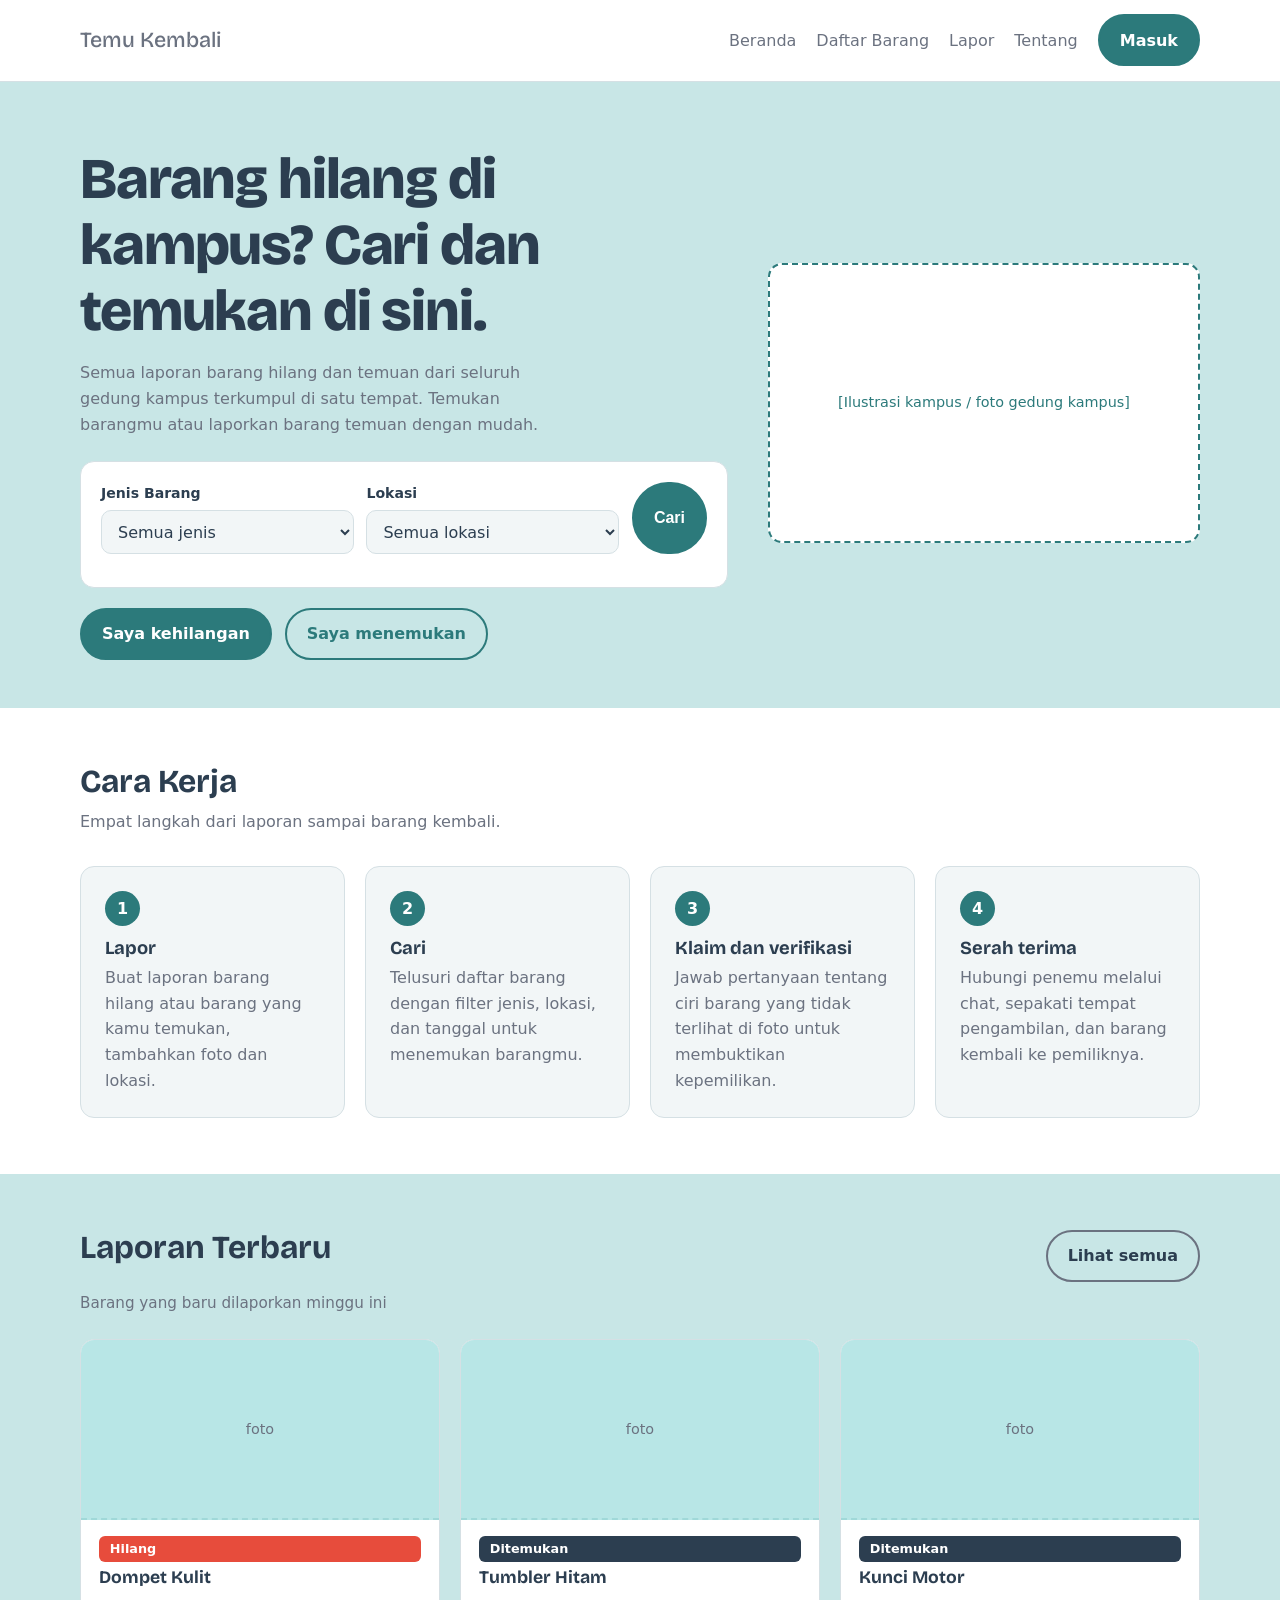
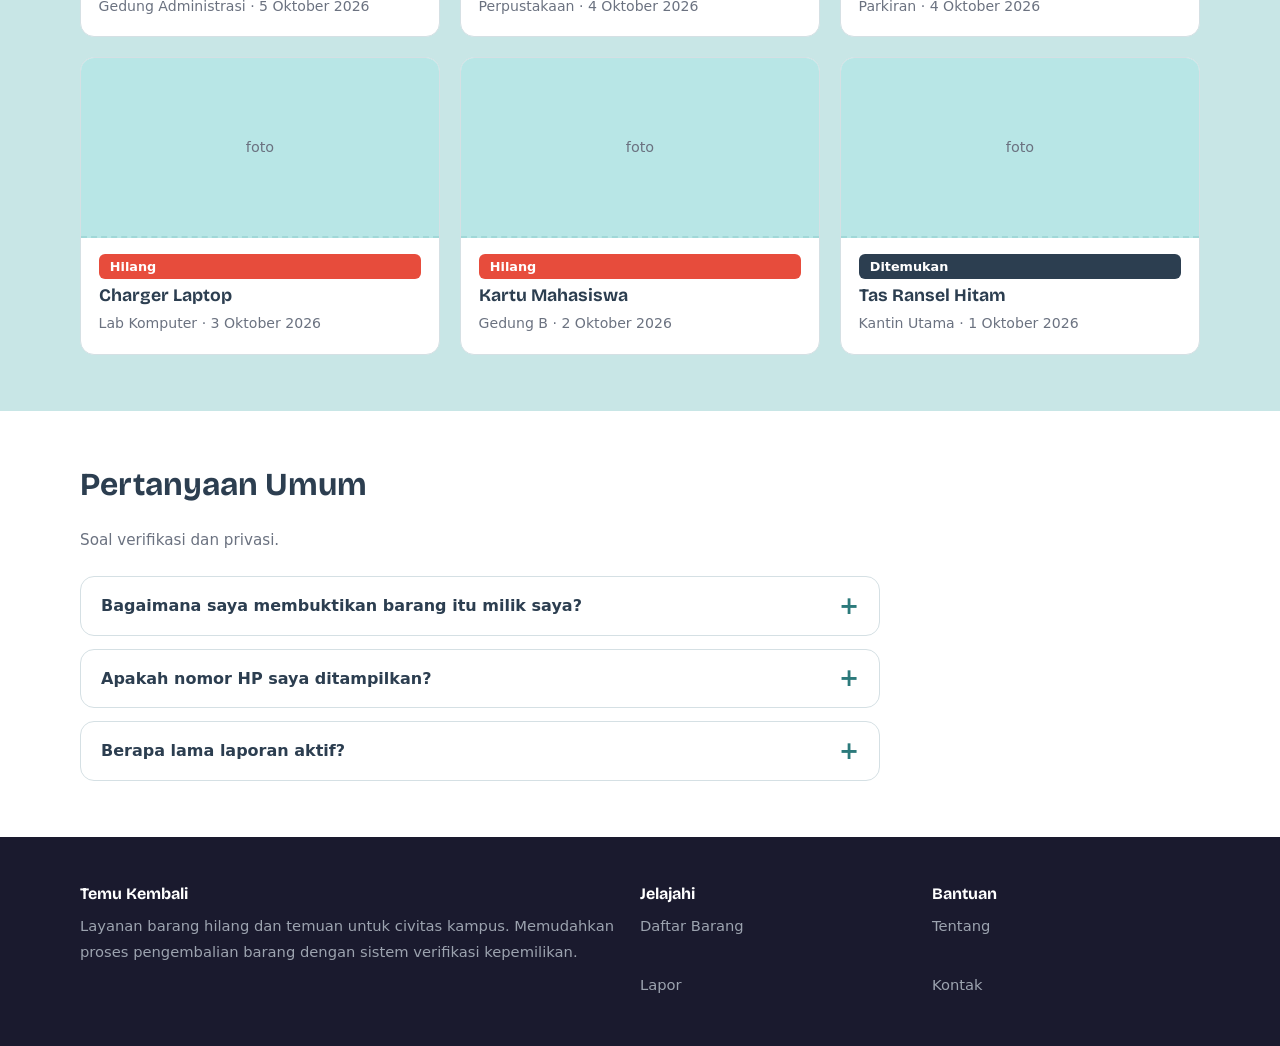
==== Frontend/index.html @ 2449da45 "fix frontend" ====
<!DOCTYPE html>
<html lang="id">
<head>
  <meta charset="UTF-8">
  <meta name="viewport" content="width=device-width, initial-scale=1.0">
  <title>Temu Kembali - Lost & Found Kampus</title>
  <link rel="preconnect" href="https://fonts.googleapis.com">
  <link href="https://fonts.googleapis.com/css2?family=Bricolage+Grotesque:wght@600;800&display=swap" rel="stylesheet">
  <link rel="stylesheet" href="core/css/variables.css">
  <link rel="stylesheet" href="core/css/base.css">
  <link rel="stylesheet" href="core/css/navbar.css">
  <link rel="stylesheet" href="core/css/components.css">
  <link rel="stylesheet" href="style.css">
</head>
<body>

  <!-- Navbar -->
  <header class="site-header">
    <nav class="container nav" aria-label="Navigasi utama">
      <a class="brand" href="index.html">Temu Kembali</a>
      <ul>
        <li><a href="index.html">Beranda</a></li>
        <li><a href="pages/laporan/laporan_page/laporan.html">Daftar Barang</a></li>
        <li><a href="pages/laporan/laporan_pop_up/laporan_pop_up.html">Lapor</a></li>
        <li><a href="#cara-kerja">Tentang</a></li>
        <li><a class="btn" href="pages/login/login.html">Masuk</a></li>
      </ul>
    </nav>
  </header>

  <main>
    
    <!-- Hero Section -->
    <section class="hero">
      <div class="container hero__grid">
        <div class="hero__content">
          <h1>Barang hilang di kampus? Cari dan temukan di sini.</h1>
          <p>Semua laporan barang hilang dan temuan dari seluruh gedung kampus terkumpul di satu tempat. Temukan barangmu atau laporkan barang temuan dengan mudah.</p>
          
          <!-- Search Box -->
          <div class="hero__search">
            <form role="search" action="pages/laporan/laporan_page/laporan.html" method="get">
              <div class="search-fields">
                <div class="search-field">
                  <label for="jenis">Jenis Barang</label>
                  <select id="jenis" name="jenis">
                    <option value="">Semua jenis</option>
                    <option>Dompet & tas</option>
                    <option>Kunci</option>
                    <option>Kartu (KTM, ATM)</option>
                    <option>Elektronik</option>
                    <option>Botol & perlengkapan</option>
                    <option>Lainnya</option>
                  </select>
                </div>
                <div class="search-field">
                  <label for="lokasi">Lokasi</label>
                  <select id="lokasi" name="lokasi">
                    <option value="">Semua lokasi</option>
                    <option>Gedung A</option>
                    <option>Gedung B</option>
                    <option>Perpustakaan</option>
                    <option>Kantin Utama</option>
                    <option>Lab Komputer</option>
                    <option>Parkiran</option>
                  </select>
                </div>
                <button class="btn" type="submit">Cari</button>
              </div>
            </form>
          </div>

          <!-- CTA Actions -->
          <div class="hero__actions">
            <a href="pages/laporan/laporan_pop_up/laporan_pop_up.html?tipe=hilang" class="btn">Saya kehilangan</a>
            <a href="pages/laporan/laporan_pop_up/laporan_pop_up.html?tipe=ditemukan" class="btn btn--ghost">Saya menemukan</a>
          </div>
        </div>

        <!-- Illustration Placeholder -->
        <div class="hero__illustration">
          <p>[Ilustrasi kampus / foto gedung kampus]</p>
        </div>
      </div>
    </section>

    <!-- Cara Kerja -->
    <section class="how-it-works" id="cara-kerja">
      <div class="container">
        <h2 class="section-title">Cara Kerja</h2>
        <p class="how-it-works__subtitle">Empat langkah dari laporan sampai barang kembali.</p>
        <ol class="steps">
          <li class="steps__item">
            <h3>Lapor</h3>
            <p>Buat laporan barang hilang atau barang yang kamu temukan, tambahkan foto dan lokasi.</p>
          </li>
          <li class="steps__item">
            <h3>Cari</h3>
            <p>Telusuri daftar barang dengan filter jenis, lokasi, dan tanggal untuk menemukan barangmu.</p>
          </li>
          <li class="steps__item">
            <h3>Klaim dan verifikasi</h3>
            <p>Jawab pertanyaan tentang ciri barang yang tidak terlihat di foto untuk membuktikan kepemilikan.</p>
          </li>
          <li class="steps__item">
            <h3>Serah terima</h3>
            <p>Hubungi penemu melalui chat, sepakati tempat pengambilan, dan barang kembali ke pemiliknya.</p>
          </li>
        </ol>
      </div>
    </section>

    <!-- Laporan Terbaru -->
    <section class="latest-reports">
      <div class="container">
        <div class="latest-reports__header">
          <div class="latest-reports__title-wrapper">
            <h2 class="section-title">Laporan Terbaru</h2>
            <p>Barang yang baru dilaporkan minggu ini</p>
          </div>
          <a href="pages/laporan/laporan_page/laporan.html" class="btn btn--secondary">Lihat semua</a>
        </div>

        <div class="grid">
          <!-- Card 1 -->
          <article class="item-card">
            <div class="item-card__image">
              foto
            </div>
            <div class="item-card__body">
              <span class="badge badge--hilang">Hilang</span>
              <h3 class="item-card__title">Dompet Kulit</h3>
              <p class="item-card__meta">Gedung Administrasi · 5 Oktober 2026</p>
            </div>
          </article>

          <!-- Card 2 -->
          <article class="item-card">
            <div class="item-card__image">
              foto
            </div>
            <div class="item-card__body">
              <span class="badge badge--ditemukan">Ditemukan</span>
              <h3 class="item-card__title">Tumbler Hitam</h3>
              <p class="item-card__meta">Perpustakaan · 4 Oktober 2026</p>
            </div>
          </article>

          <!-- Card 3 -->
          <article class="item-card">
            <div class="item-card__image">
              foto
            </div>
            <div class="item-card__body">
              <span class="badge badge--ditemukan">Ditemukan</span>
              <h3 class="item-card__title">Kunci Motor</h3>
              <p class="item-card__meta">Parkiran · 4 Oktober 2026</p>
            </div>
          </article>

          <!-- Card 4 -->
          <article class="item-card">
            <div class="item-card__image">
              foto
            </div>
            <div class="item-card__body">
              <span class="badge badge--hilang">Hilang</span>
              <h3 class="item-card__title">Charger Laptop</h3>
              <p class="item-card__meta">Lab Komputer · 3 Oktober 2026</p>
            </div>
          </article>

          <!-- Card 5 -->
          <article class="item-card">
            <div class="item-card__image">
              foto
            </div>
            <div class="item-card__body">
              <span class="badge badge--hilang">Hilang</span>
              <h3 class="item-card__title">Kartu Mahasiswa</h3>
              <p class="item-card__meta">Gedung B · 2 Oktober 2026</p>
            </div>
          </article>

          <!-- Card 6 -->
          <article class="item-card">
            <div class="item-card__image">
              foto
            </div>
            <div class="item-card__body">
              <span class="badge badge--ditemukan">Ditemukan</span>
              <h3 class="item-card__title">Tas Ransel Hitam</h3>
              <p class="item-card__meta">Kantin Utama · 1 Oktober 2026</p>
            </div>
          </article>
        </div>
      </div>
    </section>

    <!-- FAQ -->
    <section class="faq">
      <div class="container">
        <h2 class="section-title">Pertanyaan Umum</h2>
        <p class="faq__subtitle">Soal verifikasi dan privasi.</p>
        <div class="faq__list">
          
          <details class="faq__item">
            <summary>Bagaimana saya membuktikan barang itu milik saya?</summary>
            <div class="faq__answer">
              <p>Saat mengklaim barang, kamu akan diminta menjawab pertanyaan tentang ciri-ciri barang yang tidak ditampilkan di foto, seperti isi dompet, warna pelapis dalam tas, atau detail lain yang hanya pemilik asli yang tahu. Sistem akan mencocokkan jawabanmu dengan ciri rahasia yang diisi oleh penemu atau pelapor.</p>
            </div>
          </details>

          <details class="faq__item">
            <summary>Apakah nomor HP saya ditampilkan?</summary>
            <div class="faq__answer">
              <p>Tidak. Nomor HP dan data pribadi kamu tidak ditampilkan secara terbuka. Komunikasi antara pemilik dan penemu dilakukan melalui fitur chat internal yang menjaga privasi kedua belah pihak. Kontak langsung hanya dibagikan jika kedua pihak menyetujuinya.</p>
            </div>
          </details>

          <details class="faq__item">
            <summary>Berapa lama laporan aktif?</summary>
            <div class="faq__answer">
              <p>Laporan akan tetap aktif dan dapat dicari selama 90 hari sejak tanggal pelaporan. Jika barang sudah ditemukan atau dikembalikan sebelum batas waktu, status laporan akan diubah menjadi "Dikembalikan" dan tidak lagi muncul di pencarian aktif. Kamu juga bisa menutup laporan sendiri kapan saja.</p>
            </div>
          </details>

        </div>
      </div>
    </section>

  </main>

  <!-- Footer -->
  <footer class="site-footer" id="kontak">
    <div class="container footer-grid">
      <div>
        <h3>Temu Kembali</h3>
        <p>Layanan barang hilang dan temuan untuk civitas kampus. Memudahkan proses pengembalian barang dengan sistem verifikasi kepemilikan.</p>
      </div>
      <div>
        <h3>Jelajahi</h3>
        <p>
          <a href="pages/laporan/laporan_page/laporan.html">Daftar Barang</a><br>
          <a href="pages/laporan/laporan_pop_up/laporan_pop_up.html">Lapor</a>
        </p>
      </div>
      <div>
        <h3>Bantuan</h3>
        <p>
          <a href="#cara-kerja">Tentang</a><br>
          <a href="#kontak">Kontak</a>
        </p>
      </div>
    </div>
  </footer>

</body>
</html>
---- Frontend/core/css/variables.css ----
/* ===== CSS VARIABLES - Design System ===== */
:root {
  /* Colors */
  --bg: #f2f6f7;
  --surface: #ffffff;
  --ink: #2C3E50;
  --muted: #6B7280;
  --primary: #2C7A7B;
  --on-primary: #ffffff;
  --accent: #ffc93c;
  --line: #d5e0e4;
  --hero-bg: #C8E6E6;
  
  /* Status colors */
  --hilang: #E74C3C;
  --ditemukan: #2C3E50;
  --kembali: #4b5b73;
  
  /* Spacing & Layout */
  --radius: 14px;
  --gap: 1.25rem;
  
  /* Typography */
  --font-head: "Bricolage Grotesque", "Trebuchet MS", system-ui, sans-serif;
  --font-body: system-ui, -apple-system, "Segoe UI", Roboto, sans-serif;
  
  box-sizing: border-box;
  padding-top: env(safe-area-inset-top, 0px);
  padding-bottom: env(safe-area-inset-bottom, 0px);
}
---- Frontend/core/css/base.css ----
/* ===== BASE STYLES ===== */

*, *::before, *::after {
  box-sizing: inherit;
}

html {
  scroll-padding-top: env(safe-area-inset-top, 0px);
}

body {
  margin: 0;
  background: var(--bg);
  color: var(--ink);
  font: 1rem/1.6 var(--font-body);
}

h1, h2, h3, h4, h5, h6 {
  font-family: var(--font-head);
  line-height: 1.15;
  margin: 0;
}

a {
  color: inherit;
}

:focus-visible {
  outline: 3px solid var(--accent);
  outline-offset: 2px;
}

/* Layout utilities */
.container {
  width: min(1120px, 100% - 2.5rem);
  margin-inline: auto;
}

section {
  padding-block: 3.5rem;
}

.section-title {
  font-size: clamp(1.5rem, 3vw, 2rem);
  margin-bottom: 1.5rem;
}

/* Accessibility */
@media (prefers-reduced-motion: reduce) {
  * {
    transition: none !important;
  }
}
---- Frontend/core/css/navbar.css ----
/* ===== NAVBAR ===== */

.site-header {
  background: var(--surface);
  border-bottom: 1px solid var(--line);
}

.nav {
  display: flex;
  align-items: center;
  justify-content: space-between;
  flex-wrap: wrap;
  gap: .75rem 1.5rem;
  padding-block: .9rem;
}

.brand {
  font: 800 1.35rem var(--font-head);
  text-decoration: none;
  color: var(--primary);
}

.nav ul {
  display: flex;
  flex-wrap: wrap;
  gap: 1.25rem;
  list-style: none;
  margin: 0;
  padding: 0;
  align-items: center;
}

.nav a:not(.btn) {
  text-decoration: none;
  color: var(--muted);
  font-weight: 500;
}

.nav a:not(.btn):hover {
  color: var(--primary);
}
---- Frontend/core/css/components.css ----
/*  REUSABLE COMPONENTS  */

/* Buttons */
.btn {
  display: inline-block;
  padding: .7rem 1.25rem;
  border-radius: 999px;
  font-weight: 600;
  text-decoration: none;
  border: 2px solid var(--primary);
  background: var(--primary);
  color: var(--on-primary);
  cursor: pointer;
  font-size: 1rem;
  transition: transform .15s;
}

.btn:hover {
  transform: translateY(-2px);
}

.btn--ghost {
  background: transparent;
  color: var(--primary);
}

.btn--secondary {
  background: transparent;
  border-color: var(--muted);
  color: var(--ink);
}

/* Badges */
.badge {
  display: inline-block;
  padding: .15rem .7rem;
  border-radius: 6px;
  font-size: .8rem;
  font-weight: 700;
  border: 1.5px solid currentColor;
}

.badge--hilang {
  background: var(--hilang);
  color: white;
  border: none;
}

.badge--ditemukan {
  background: var(--ditemukan);
  color: white;
  border: none;
}

.badge--kembali {
  color: var(--kembali);
}

/* Item Cards */
.grid {
  display: grid;
  gap: var(--gap);
  grid-template-columns: repeat(auto-fill, minmax(240px, 1fr));
}

.item-card {
  background: var(--surface);
  border: 1px solid var(--line);
  border-radius: var(--radius);
  overflow: hidden;
  display: flex;
  flex-direction: column;
  transition: transform .2s, border-color .2s;
}

.item-card:hover {
  transform: translateY(-4px);
  border-color: var(--primary);
}

.item-card__image {
  display: grid;
  place-items: center;
  height: 180px;
  background: #B8E6E6;
  color: var(--muted);
  font-size: .9rem;
  padding: 1rem;
  border-bottom: 2px dashed #A0D8D8;
}

.item-card__body {
  padding: 1rem 1.1rem 1.2rem;
  display: flex;
  flex-direction: column;
  gap: .4rem;
  flex: 1;
}

.item-card__title {
  font-size: 1.1rem;
  margin: 0;
}

.item-card__meta {
  margin: 0;
  font-size: .88rem;
  color: var(--muted);
}

/* Footer */
.site-footer {
  border-top: none;
  background: #1A1A2E;
  padding-block: 3rem;
  margin-top: 0;
  color: #9CA3AF;
  font-size: .92rem;
}

.footer-grid {
  display: grid;
  gap: 1.5rem;
}

.site-footer h3 {
  font-size: 1rem;
  color: #ffffff;
  margin-bottom: .6rem;
}

.site-footer p {
  margin: 0;
  line-height: 1.8;
}

.site-footer a {
  text-decoration: none;
  color: #9CA3AF;
  display: block;
  margin-top: .4rem;
}

.site-footer a:hover {
  color: #ffffff;
}

/* Responsive footer */
@media (min-width: 720px) {
  .footer-grid {
    grid-template-columns: 2fr 1fr 1fr;
  }
}
---- Frontend/style.css ----
/* ===== HOMEPAGE STYLES ===== */

/* Hero Section */
.hero {
  padding-block: 4rem 3rem;
  background: var(--hero-bg);
}

.hero__grid {
  display: grid;
  gap: 2.5rem;
  align-items: center;
}

.hero__content h1 {
  font-size: clamp(2.2rem, 6vw, 3.6rem);
  font-weight: 800;
  letter-spacing: -.02em;
}

.hero__content p {
  color: var(--muted);
  max-width: 46ch;
  margin: 1rem 0 1.5rem;
}

/* Search Box */
.hero__search {
  background: var(--surface);
  border: 1px solid var(--line);
  border-radius: var(--radius);
  padding: 1.25rem;
  margin-bottom: 1.25rem;
}

.search-fields {
  display: grid;
  gap: .8rem;
  grid-template-columns: repeat(auto-fit, minmax(180px, 1fr));
  margin-bottom: .8rem;
}

.search-field {
  display: flex;
  flex-direction: column;
  gap: .35rem;
}

.search-field label {
  font-size: .88rem;
  font-weight: 600;
  color: var(--ink);
}

.search-field select {
  padding: .65rem .75rem;
  border-radius: 10px;
  border: 1.5px solid var(--line);
  background: var(--bg);
  color: var(--ink);
  font: inherit;
}

/* CTA Actions */
.hero__actions {
  display: flex;
  flex-wrap: wrap;
  gap: .8rem;
}

/* Illustration Placeholder */
.hero__illustration {
  background: var(--surface);
  border: 2px dashed var(--primary);
  border-radius: var(--radius);
  padding: 3rem 2rem;
  display: grid;
  place-items: center;
  color: var(--primary);
  text-align: center;
  min-height: 280px;
  font-size: .9rem;
}

/* Cara Kerja Section */
.how-it-works {
  background: var(--surface);
}

.how-it-works .section-title {
  margin-bottom: .5rem;
}

.how-it-works__subtitle {
  color: var(--muted);
  margin: 0 0 2rem;
}

.steps {
  display: grid;
  gap: var(--gap);
  list-style: none;
  padding: 0;
  margin: 0;
  counter-reset: langkah;
}

.steps__item {
  counter-increment: langkah;
  background: var(--bg);
  border: 1px solid var(--line);
  border-radius: var(--radius);
  padding: 1.5rem;
}

.steps__item::before {
  content: counter(langkah);
  display: grid;
  place-items: center;
  width: 2.2rem;
  height: 2.2rem;
  border-radius: 50%;
  background: var(--primary);
  color: var(--on-primary);
  font-weight: 800;
  margin-bottom: .75rem;
}

.steps__item h3 {
  font-size: 1.15rem;
  margin-bottom: .35rem;
}

.steps__item p {
  margin: 0;
  color: var(--muted);
}

/* Latest Reports Section */
.latest-reports {
  background: var(--hero-bg);
}

.latest-reports__header {
  display: flex;
  justify-content: space-between;
  align-items: flex-start;
  flex-wrap: wrap;
  gap: 1rem;
  margin-bottom: 1.5rem;
}

.latest-reports__title-wrapper {
  flex: 1;
}

.latest-reports__title-wrapper p {
  margin: .3rem 0 0;
  color: var(--muted);
  font-size: .95rem;
}

/* FAQ Section */
.faq {
  background: var(--surface);
}

.faq__subtitle {
  color: var(--muted);
  margin: .3rem 0 1.5rem;
  font-size: .95rem;
}

.faq__list {
  display: grid;
  gap: .8rem;
  max-width: 800px;
}

.faq__item {
  background: var(--surface);
  border: 1px solid var(--line);
  border-radius: var(--radius);
  overflow: hidden;
}

.faq__item summary {
  padding: 1rem 1.25rem;
  font-weight: 600;
  cursor: pointer;
  list-style: none;
  user-select: none;
  display: flex;
  justify-content: space-between;
  align-items: center;
}

.faq__item summary::-webkit-details-marker {
  display: none;
}

.faq__item summary::after {
  content: '+';
  font-size: 1.5rem;
  font-weight: 700;
  color: var(--primary);
  line-height: 1;
}

.faq__item[open] summary::after {
  content: '−';
}

.faq__item summary:hover {
  background: color-mix(in srgb, var(--primary) 5%, var(--surface));
}

.faq__answer {
  padding: 0 1.25rem 1.25rem;
  color: var(--muted);
  line-height: 1.6;
}

.faq__answer p {
  margin: 0;
}

/* Responsive Styles */
@media (min-width: 720px) {
  .hero__grid {
    grid-template-columns: 1.5fr 1fr;
  }
  
  .steps {
    grid-template-columns: repeat(4, 1fr);
  }
  
  .search-fields {
    grid-template-columns: 1fr 1fr auto;
  }
}

@media (min-width: 920px) {
  .grid {
    grid-template-columns: repeat(3, 1fr);
  }
}

@media (max-width: 719px) {
  .hero__illustration {
    min-height: 200px;
  }
}
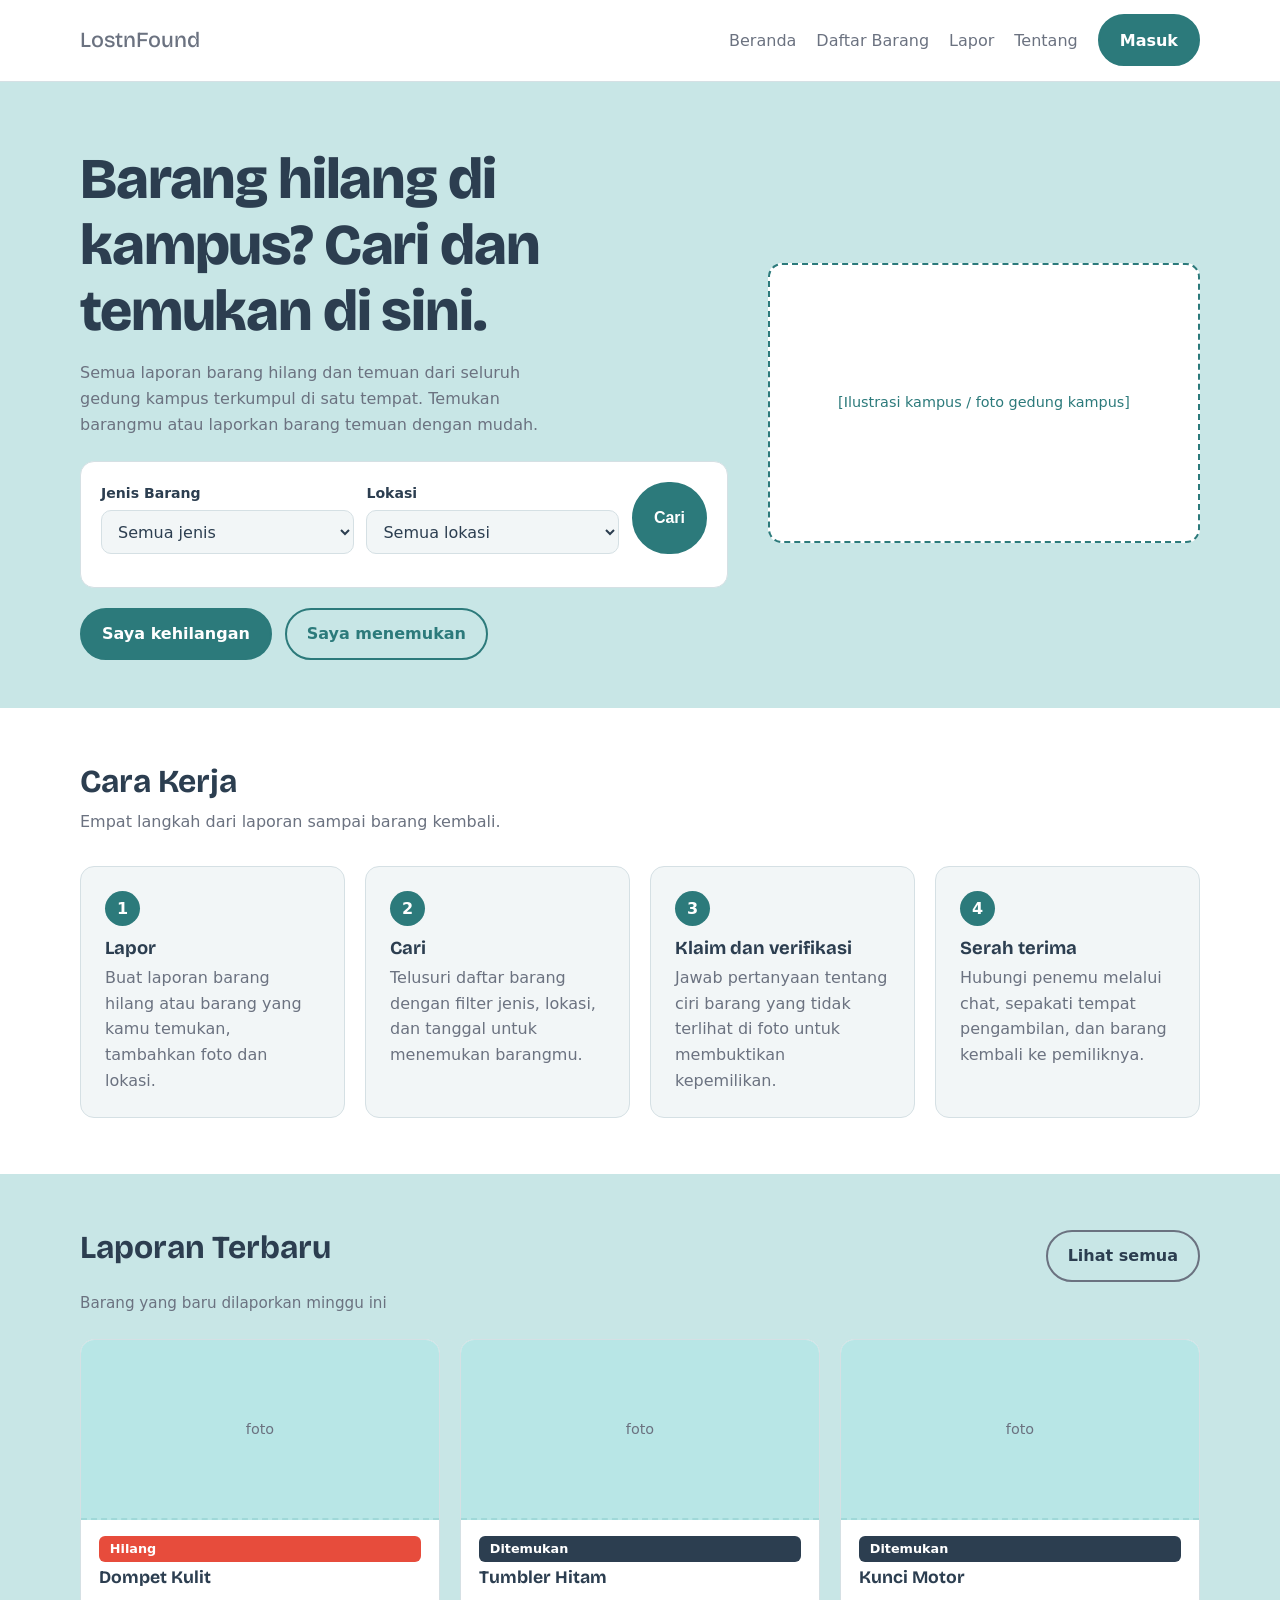
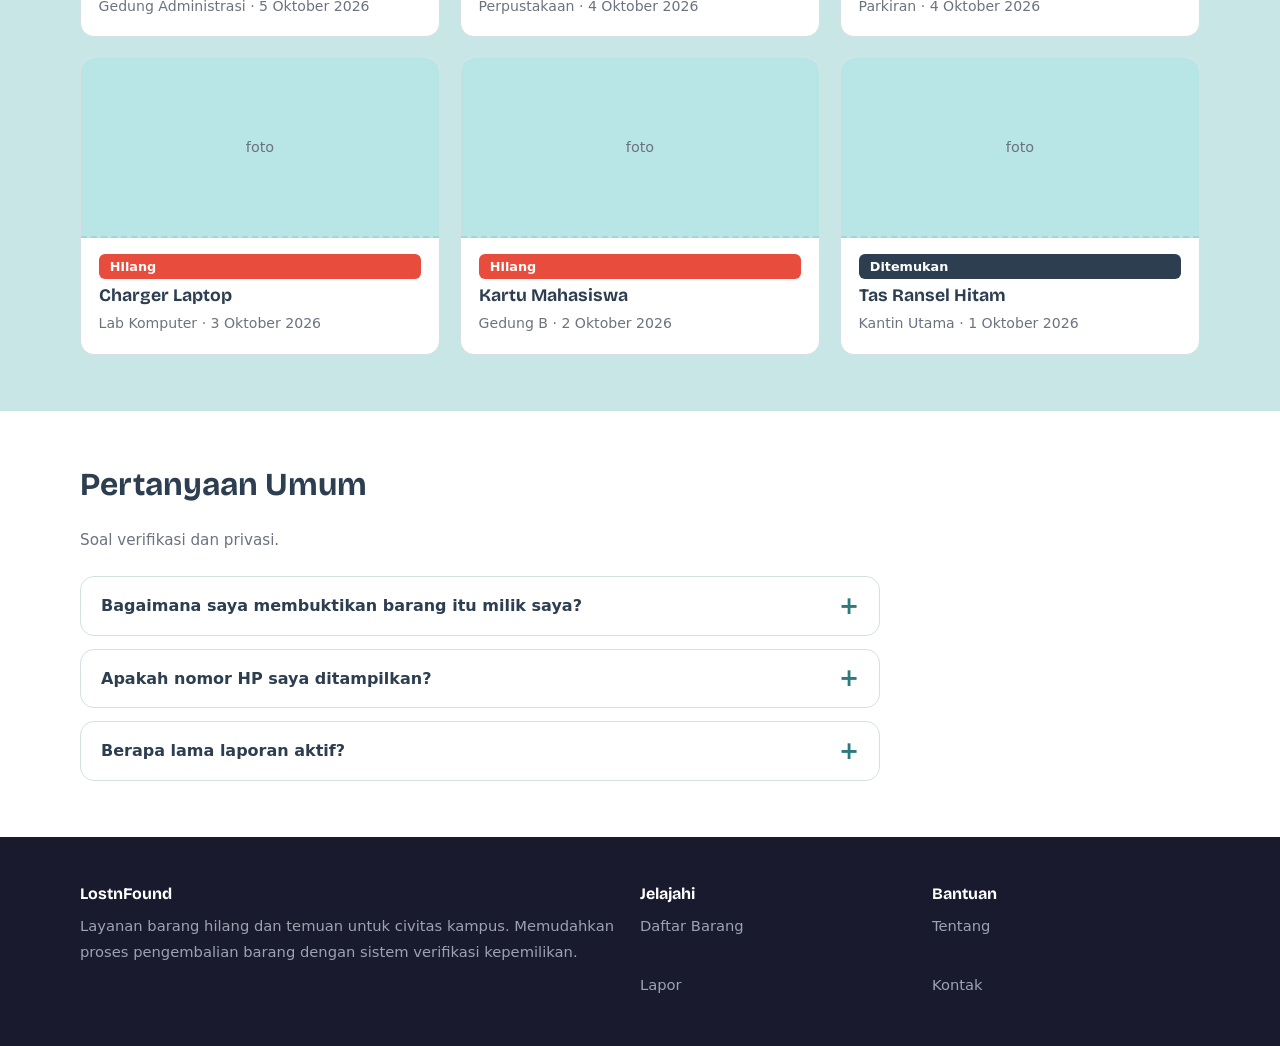
==== commit 89ac02bf: "minor fix" ====
--- a/Frontend/index.html
+++ b/Frontend/index.html
@@ -3,7 +3,7 @@
 <head>
   <meta charset="UTF-8">
   <meta name="viewport" content="width=device-width, initial-scale=1.0">
-  <title>Temu Kembali - Lost & Found Kampus</title>
+  <title>LostnFound</title>
   <link rel="preconnect" href="https://fonts.googleapis.com">
   <link href="https://fonts.googleapis.com/css2?family=Bricolage+Grotesque:wght@600;800&display=swap" rel="stylesheet">
   <link rel="stylesheet" href="core/css/variables.css">
@@ -17,7 +17,7 @@
   <!-- Navbar -->
   <header class="site-header">
     <nav class="container nav" aria-label="Navigasi utama">
-      <a class="brand" href="index.html">Temu Kembali</a>
+      <a class="brand" href="index.html">LostnFound</a>
       <ul>
         <li><a href="index.html">Beranda</a></li>
         <li><a href="pages/laporan/laporan_page/laporan.html">Daftar Barang</a></li>
@@ -235,7 +235,7 @@
   <footer class="site-footer" id="kontak">
     <div class="container footer-grid">
       <div>
-        <h3>Temu Kembali</h3>
+        <h3>LostnFound</h3>
         <p>Layanan barang hilang dan temuan untuk civitas kampus. Memudahkan proses pengembalian barang dengan sistem verifikasi kepemilikan.</p>
       </div>
       <div>
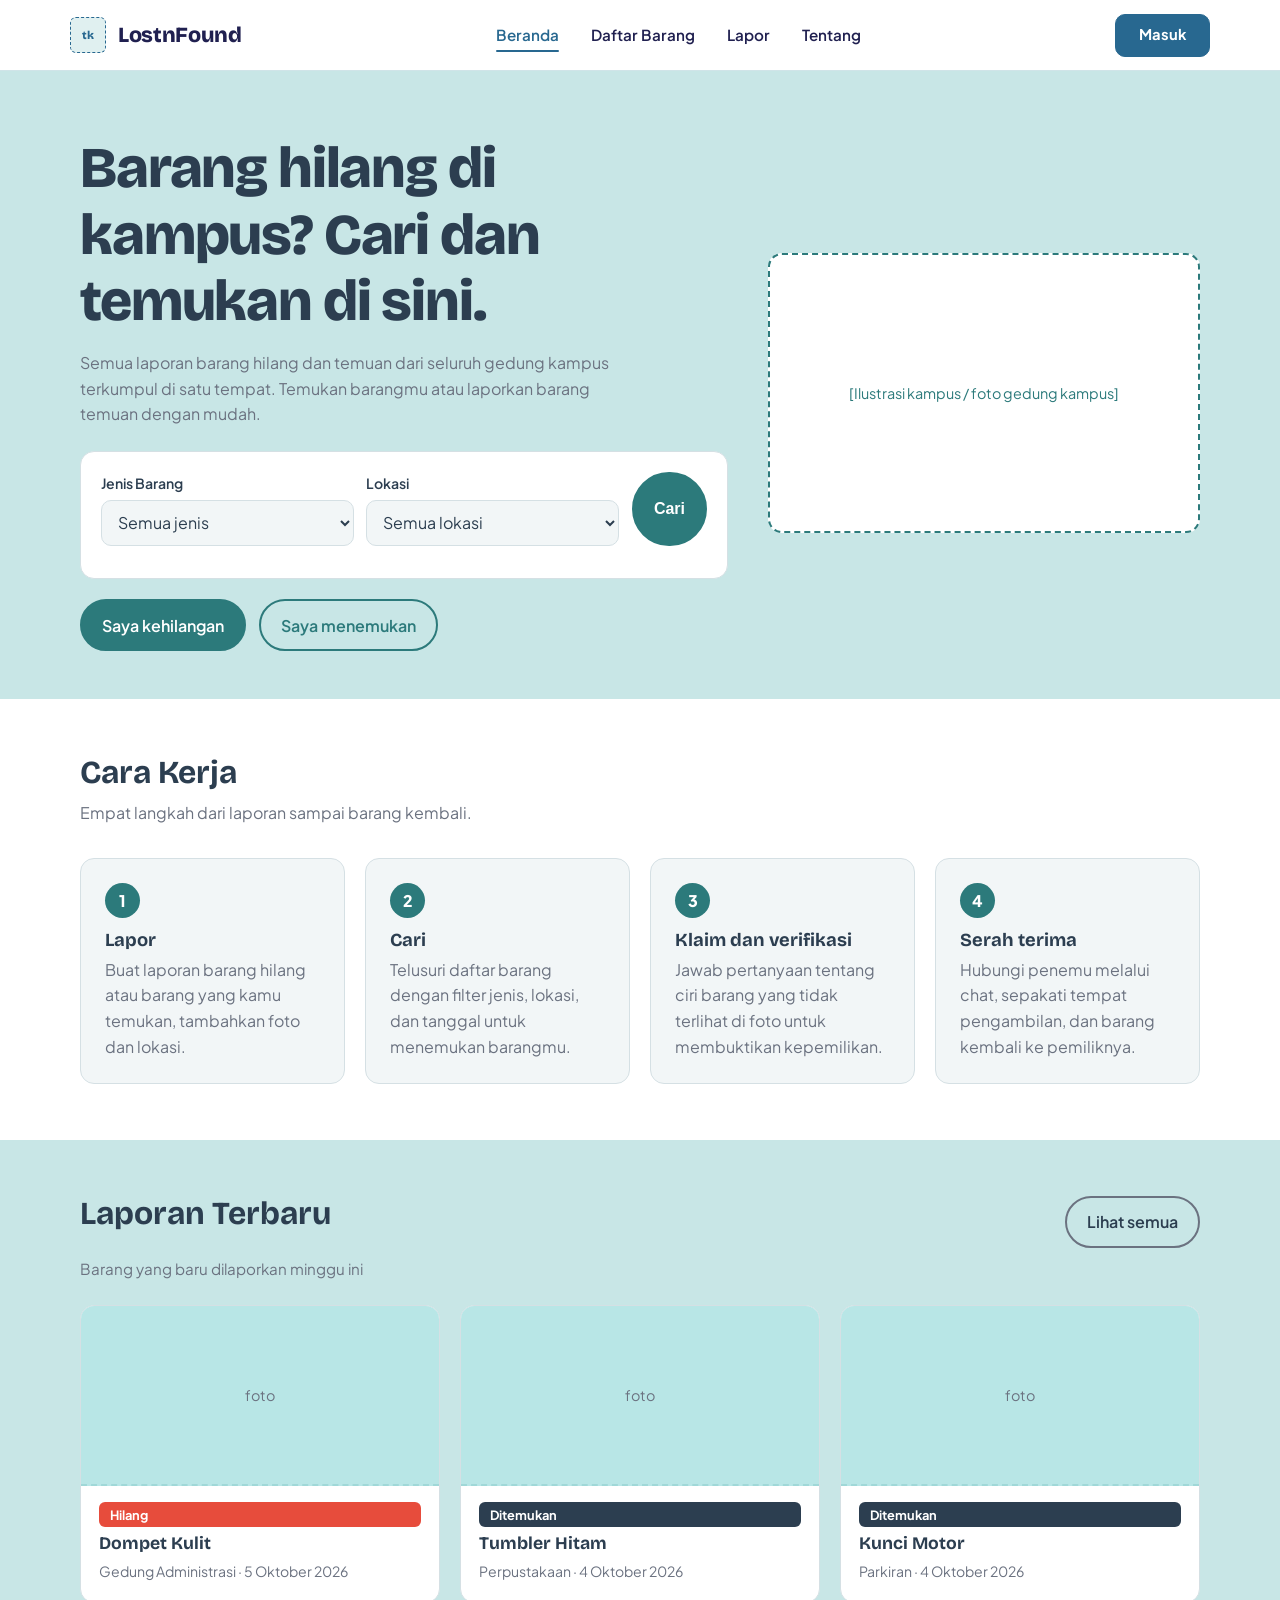
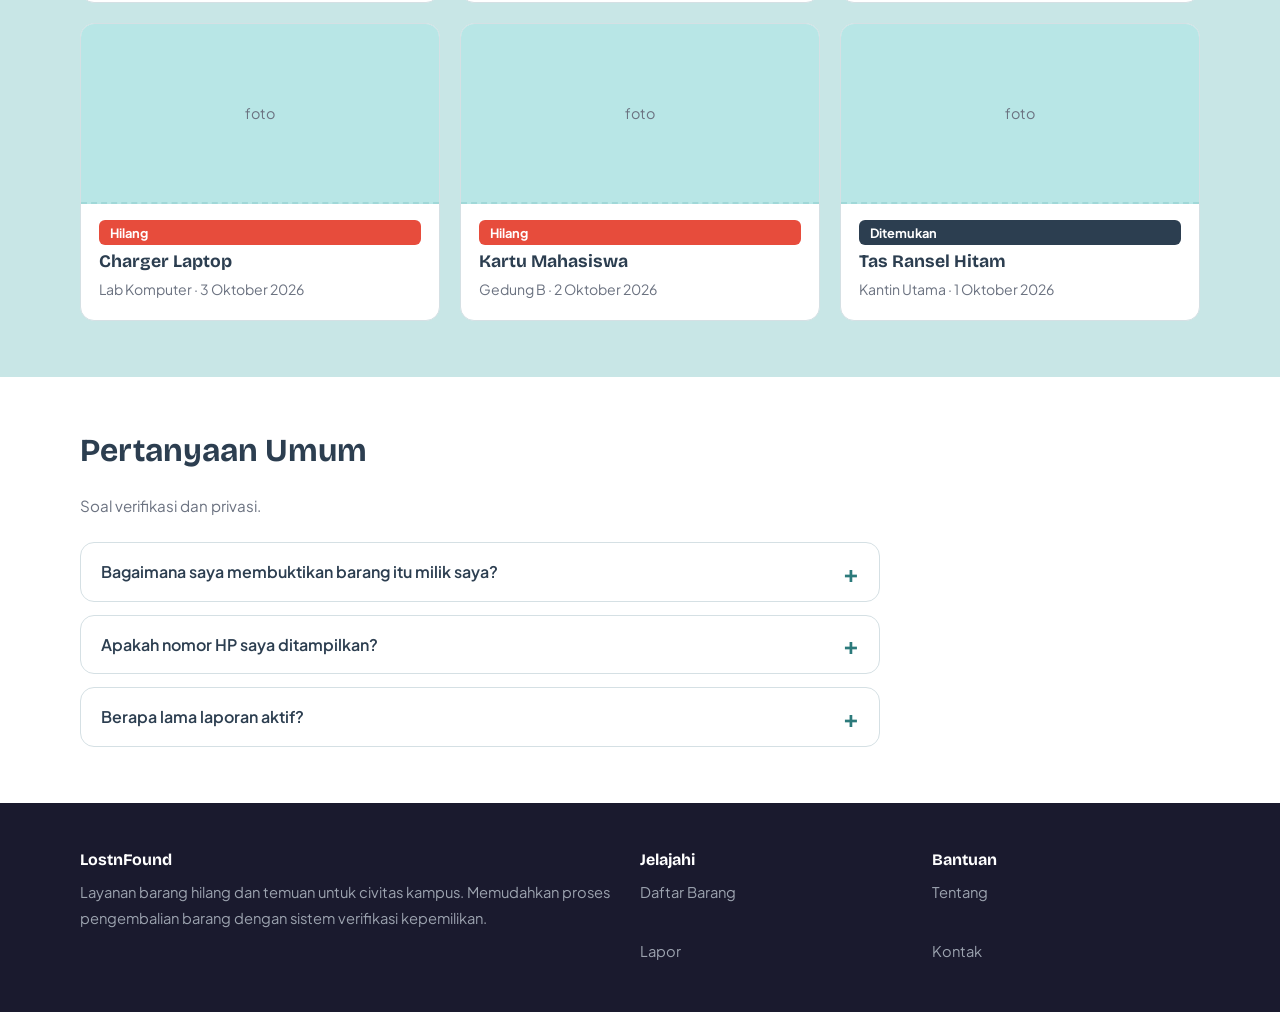
==== commit 8aee2296: "Fix href navbar profile and login, homepage style, auth login" ====
--- a/Frontend/index.html
+++ b/Frontend/index.html
@@ -5,7 +5,8 @@
   <meta name="viewport" content="width=device-width, initial-scale=1.0">
   <title>LostnFound</title>
   <link rel="preconnect" href="https://fonts.googleapis.com">
-  <link href="https://fonts.googleapis.com/css2?family=Bricolage+Grotesque:wght@600;800&display=swap" rel="stylesheet">
+  <link rel="preconnect" href="https://fonts.gstatic.com" crossorigin>
+  <link href="https://fonts.googleapis.com/css2?family=Bricolage+Grotesque:wght@600;700;800&family=Plus+Jakarta+Sans:wght@400;500;600;700&display=swap" rel="stylesheet">
   <link rel="stylesheet" href="core/css/variables.css">
   <link rel="stylesheet" href="core/css/base.css">
   <link rel="stylesheet" href="core/css/navbar.css">
@@ -14,17 +15,22 @@
 </head>
 <body>
 
-  <!-- Navbar -->
-  <header class="site-header">
-    <nav class="container nav" aria-label="Navigasi utama">
-      <a class="brand" href="index.html">LostnFound</a>
-      <ul>
-        <li><a href="index.html">Beranda</a></li>
-        <li><a href="pages/laporan/laporan_page/laporan.html">Daftar Barang</a></li>
-        <li><a href="pages/laporan/laporan_pop_up/laporan_pop_up.html">Lapor</a></li>
-        <li><a href="#cara-kerja">Tentang</a></li>
-        <li><a class="btn" href="pages/login/login.html">Masuk</a></li>
+  <!-- Header Navigasi -->
+  <header class="site-nav-wrapper">
+    <nav class="container site-nav" aria-label="Navigasi Utama">
+      <a class="brand-group" href="index.html">
+        <span class="brand-logo-box">tk</span>
+        <span class="brand-title">LostnFound</span>
+      </a>
+      <ul class="nav-menu">
+        <li><a class="nav-link active" href="index.html">Beranda</a></li>
+        <li><a class="nav-link" href="pages/laporan/laporan_page/laporan.html">Daftar Barang</a></li>
+        <li><a class="nav-link" href="pages/laporan/laporan_pop_up/laporan_pop_up.html">Lapor</a></li>
+        <li><a class="nav-link" href="#cara-kerja">Tentang</a></li>
       </ul>
+      <div class="nav-actions">
+        <a class="btn-nav-action" href="pages/login/login.html">Masuk</a>
+      </div>
     </nav>
   </header>
 
@@ -255,5 +261,6 @@
     </div>
   </footer>
 
+  <script src="core/js/auth.js"></script>
 </body>
 </html>
--- a/Frontend/core/css/navbar.css
+++ b/Frontend/core/css/navbar.css
@@ -1,41 +1,200 @@
-/* ===== NAVBAR ===== */
-
+/* ==========================================================================
+   LostnFound - Unified Header / Navbar Styles
+   ========================================================================== */
+
+:root {
+  --brand-navy:       #202050;
+  --brand-navy-dark:  #1a1a40;
+  --brand-teal:       #286890;
+  --brand-teal-hover: #1e5070;
+  --brand-teal-subtle: rgba(40, 104, 144, 0.10);
+  --brand-mint:       #b8e0e0;
+  --brand-hero-bg:    #e0f0f0;
+  --bg-surface:       #ffffff;
+  --border-subtle:    #d0e4e8;
+  --radius-sm:        6px;
+  --radius-md:        10px;
+  --radius-full:      9999px;
+  --font-heading:     "Bricolage Grotesque", "Trebuchet MS", system-ui, sans-serif;
+  --font-body:        "Plus Jakarta Sans", system-ui, -apple-system, BlinkMacSystemFont, "Segoe UI", Roboto, sans-serif;
+  --transition-fast:  0.16s ease-out;
+}
+
+/* Header & Nav Containers */
+.site-nav-wrapper,
 .site-header {
-  background: var(--surface);
-  border-bottom: 1px solid var(--line);
-}
-
+  background: var(--bg-surface, #ffffff);
+  border-bottom: 1px solid var(--border-subtle, #d0e4e8);
+  position: sticky;
+  top: 0;
+  z-index: 100;
+}
+
+.site-nav,
 .nav {
   display: flex;
   align-items: center;
   justify-content: space-between;
-  flex-wrap: wrap;
-  gap: .75rem 1.5rem;
-  padding-block: .9rem;
-}
-
+  padding-block: 0.85rem;
+  gap: 1.5rem;
+  width: min(1140px, 100% - 2.5rem);
+  margin-inline: auto;
+}
+
+/* Brand Group (Logo tk + Nama Brand) */
+.brand-group,
 .brand {
-  font: 800 1.35rem var(--font-head);
-  text-decoration: none;
-  color: var(--primary);
-}
-
-.nav ul {
-  display: flex;
-  flex-wrap: wrap;
-  gap: 1.25rem;
+  display: flex;
+  align-items: center;
+  gap: 0.75rem;
+  text-decoration: none;
+}
+
+.brand-logo-box {
+  width: 36px;
+  height: 36px;
+  border-radius: var(--radius-sm, 6px);
+  background: var(--brand-hero-bg, #e0f0f0);
+  border: 1.5px dashed var(--brand-teal, #286890);
+  color: var(--brand-teal, #286890);
+  display: grid;
+  place-items: center;
+  font-family: var(--font-heading, "Bricolage Grotesque", sans-serif);
+  font-size: 0.72rem;
+  font-weight: 800;
+  text-transform: lowercase;
+  letter-spacing: -0.02em;
+  flex-shrink: 0;
+}
+
+.brand-title {
+  font-family: var(--font-heading, "Bricolage Grotesque", sans-serif);
+  font-size: 1.35rem;
+  font-weight: 800;
+  color: var(--brand-navy, #202050);
+  letter-spacing: -0.015em;
+  white-space: nowrap;
+}
+
+/* Nav Menu (Tengah) */
+.nav-menu {
+  display: flex;
+  align-items: center;
   list-style: none;
+  gap: 2rem;
   margin: 0;
   padding: 0;
-  align-items: center;
-}
-
-.nav a:not(.btn) {
-  text-decoration: none;
-  color: var(--muted);
-  font-weight: 500;
-}
-
-.nav a:not(.btn):hover {
-  color: var(--primary);
-}
+}
+
+.nav-link {
+  font-family: var(--font-body);
+  font-size: 0.95rem;
+  font-weight: 600;
+  color: var(--brand-navy, #202050);
+  transition: color var(--transition-fast, 0.16s ease-out);
+  padding: 0.25rem 0;
+  position: relative;
+  text-decoration: none;
+  white-space: nowrap;
+}
+
+.nav-link:hover,
+.nav-link.active {
+  color: var(--brand-teal, #286890);
+}
+
+.nav-link.active::after {
+  content: "";
+  position: absolute;
+  bottom: -4px;
+  left: 0;
+  right: 0;
+  height: 2px;
+  background: var(--brand-teal, #286890);
+  border-radius: 2px;
+}
+
+/* Nav Actions (Kanan) */
+.nav-actions {
+  display: flex;
+  align-items: center;
+  gap: 0.75rem;
+}
+
+.btn-nav-action {
+  background: var(--brand-teal, #286890);
+  color: #ffffff !important;
+  padding: 0.55rem 1.4rem;
+  border-radius: var(--radius-md, 10px);
+  font-family: var(--font-body);
+  font-weight: 700;
+  font-size: 0.92rem;
+  border: 1.5px solid var(--brand-teal, #286890);
+  cursor: pointer;
+  text-decoration: none;
+  display: inline-flex;
+  align-items: center;
+  gap: 0.45rem;
+  transition: all var(--transition-fast, 0.16s ease-out);
+  white-space: nowrap;
+}
+
+.btn-nav-action:hover {
+  background: var(--brand-teal-hover, #1e5070);
+  border-color: var(--brand-teal-hover, #1e5070);
+  color: #ffffff !important;
+  transform: translateY(-1px);
+}
+
+.btn-nav-action.btn-nav-outline {
+  background: transparent;
+  color: var(--brand-teal, #286890) !important;
+  border-color: var(--brand-teal, #286890);
+}
+
+.btn-nav-action.btn-nav-outline:hover {
+  background: var(--brand-hero-bg, #e0f0f0);
+  color: var(--brand-teal-hover, #1e5070) !important;
+}
+
+/* User Profile Badge (Saat status Login aktif di Navbar) */
+.nav-user-badge {
+  display: inline-flex;
+  align-items: center;
+  gap: 0.5rem;
+  padding: 0.35rem 0.9rem 0.35rem 0.45rem;
+  background: #ffffff;
+  border: 1.5px solid var(--border-subtle, #d0e4e8);
+  border-radius: 9999px;
+  font-weight: 600;
+  font-size: 0.88rem;
+  color: var(--brand-navy, #202050) !important;
+  text-decoration: none;
+  transition: all var(--transition-fast, 0.16s ease-out);
+  white-space: nowrap;
+}
+
+.nav-user-badge:hover {
+  border-color: var(--brand-teal, #286890);
+  background: var(--brand-hero-bg, #e0f0f0);
+}
+
+.nav-user-avatar {
+  width: 26px;
+  height: 26px;
+  border-radius: 50%;
+  background: var(--brand-teal, #286890);
+  color: #ffffff;
+  display: grid;
+  place-items: center;
+  font-size: 0.7rem;
+  font-weight: 700;
+  letter-spacing: -0.02em;
+}
+
+
+@media (max-width: 768px) {
+  .nav-menu {
+    display: none;
+  }
+}
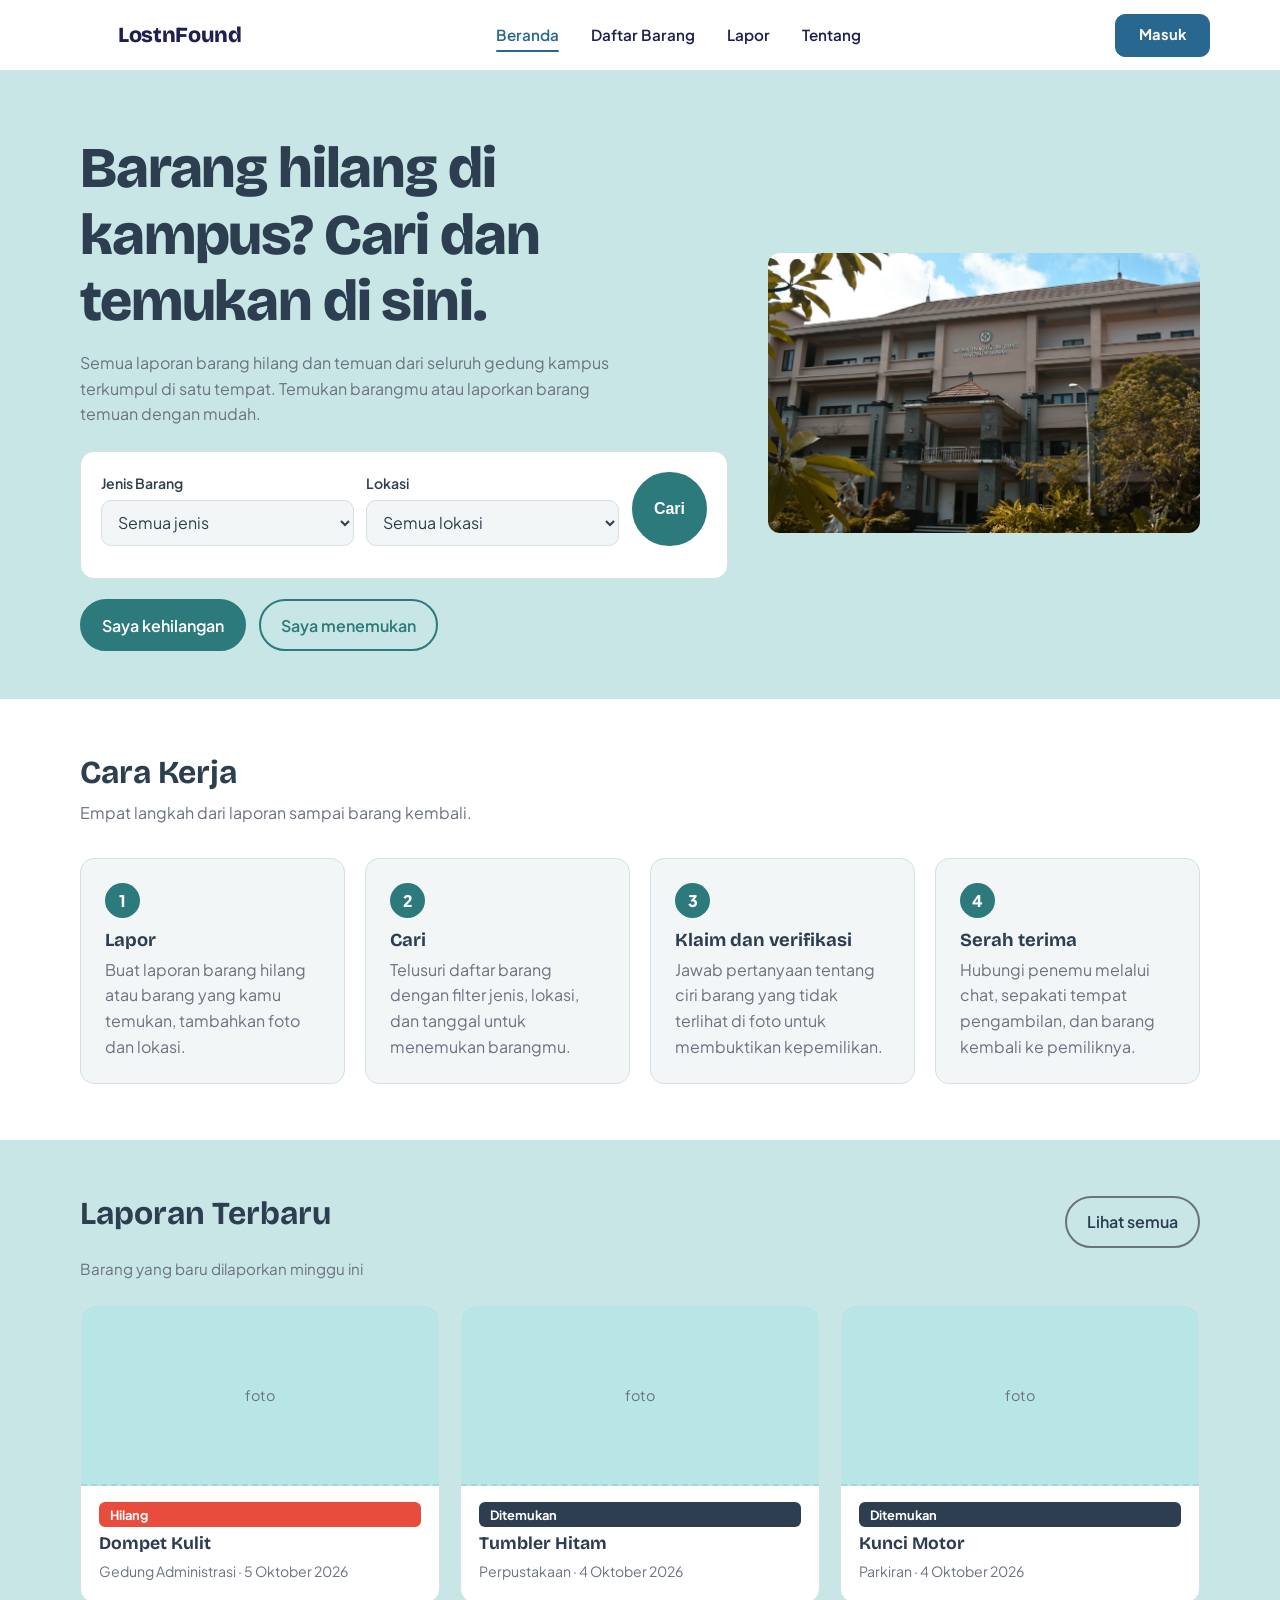
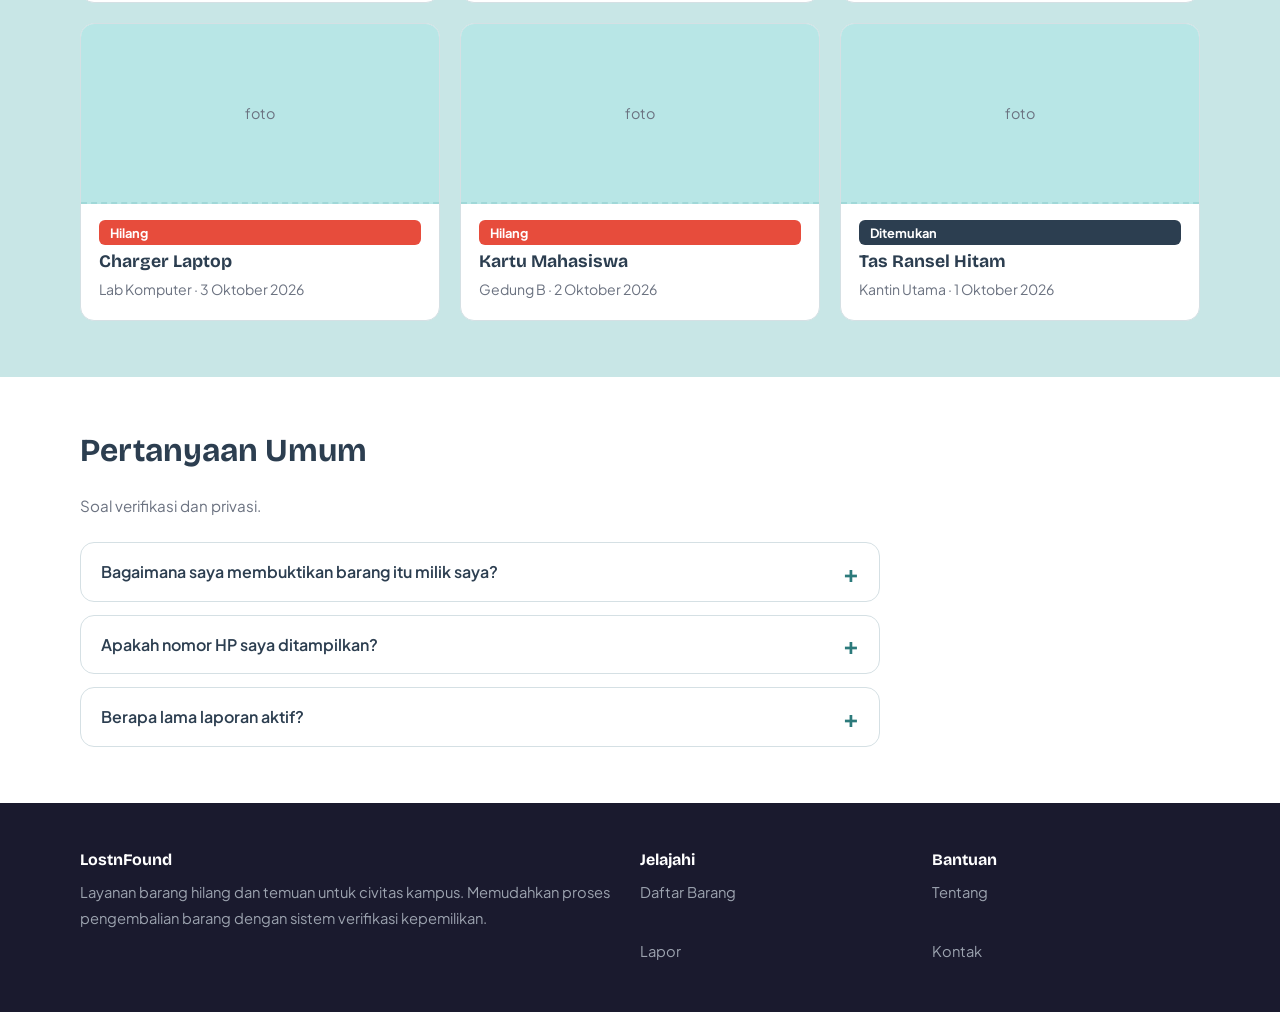
==== commit 8aa5ce70: "Update navbar dan popup lapor" ====
--- a/Frontend/index.html
+++ b/Frontend/index.html
@@ -21,7 +21,8 @@
       <a class="brand-group" href="index.html">
         <span class="brand-logo-box">tk</span>
         <span class="brand-title">LostnFound</span>
-      </a>
+      </a>  
+
       <ul class="nav-menu">
         <li><a class="nav-link active" href="index.html">Beranda</a></li>
         <li><a class="nav-link" href="pages/laporan/laporan_page/laporan.html">Daftar Barang</a></li>
@@ -84,8 +85,8 @@
         </div>
 
         <!-- Illustration Placeholder -->
-        <div class="hero__illustration">
-          <p>[Ilustrasi kampus / foto gedung kampus]</p>
+        <div class="hero__illustration" style="padding: 0; border: none; overflow: hidden; border-radius: 12px;">
+        <img src="assets/TI.jpg" alt="Rektorat Universitas Udayana" style="width: 100%; height: 100%; object-fit: cover; display: block;">
         </div>
       </div>
     </section>
--- a/Frontend/core/css/navbar.css
+++ b/Frontend/core/css/navbar.css
@@ -53,18 +53,17 @@
 .brand-logo-box {
   width: 36px;
   height: 36px;
-  border-radius: var(--radius-sm, 6px);
-  background: var(--brand-hero-bg, #e0f0f0);
-  border: 1.5px dashed var(--brand-teal, #286890);
-  color: var(--brand-teal, #286890);
-  display: grid;
-  place-items: center;
-  font-family: var(--font-heading, "Bricolage Grotesque", sans-serif);
-  font-size: 0.72rem;
-  font-weight: 800;
-  text-transform: lowercase;
-  letter-spacing: -0.02em;
   flex-shrink: 0;
+  font-size: 0;
+  color: transparent;
+  border: none;
+  background-color: transparent;
+
+  /* Memanggil file gambar yang ditaruh satu folder dengan navbar.css */
+  background-image: url("Logo.png");
+  background-size: contain;
+  background-repeat: no-repeat;
+  background-position: center;
 }
 
 .brand-title {
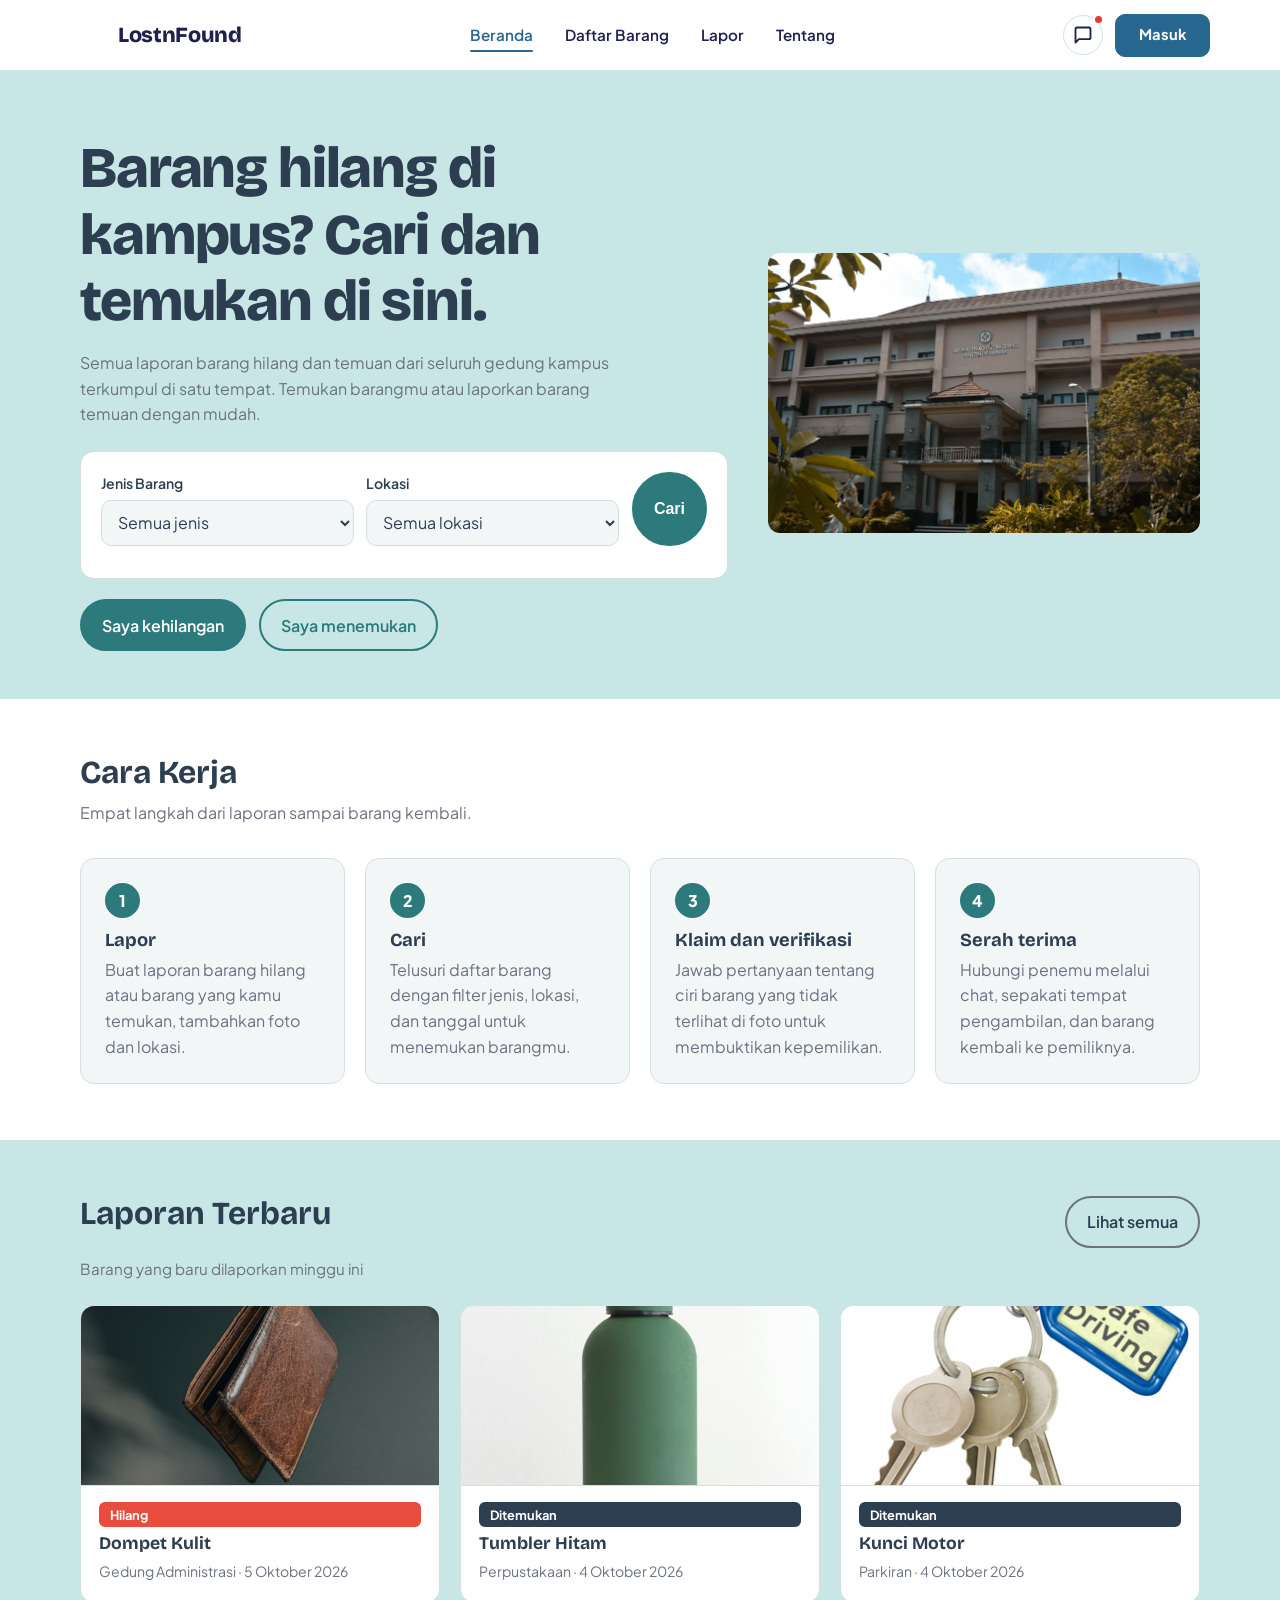
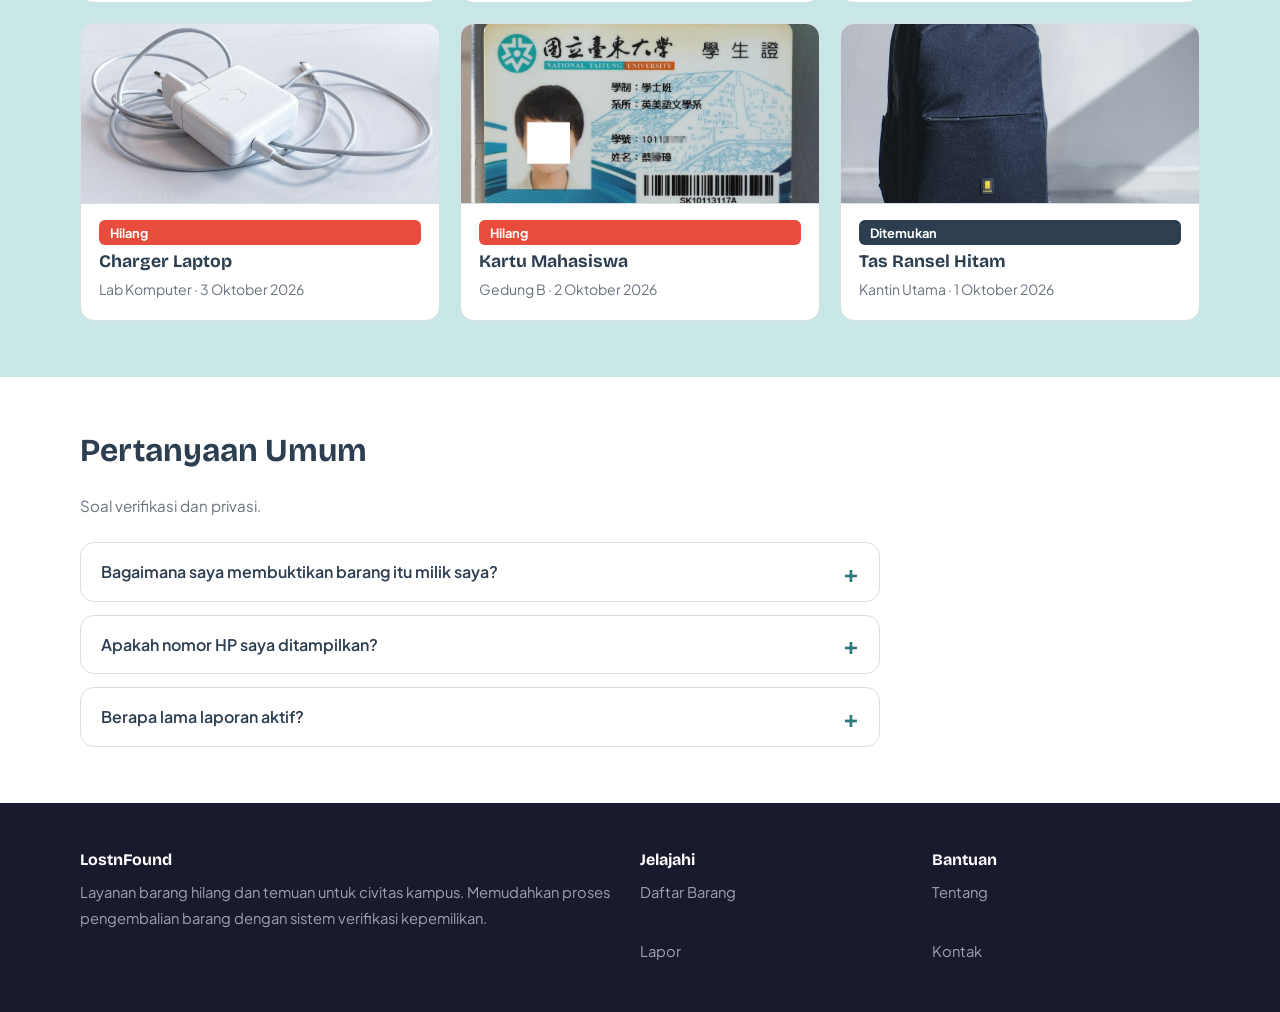
==== commit 3bbf0d21: "Fix ilustrasi homepage dan chat" ====
--- a/Frontend/index.html
+++ b/Frontend/index.html
@@ -130,9 +130,9 @@
 
         <div class="grid">
           <!-- Card 1 -->
-          <article class="item-card">
-            <div class="item-card__image">
-              foto
+          <article class="item-card" onclick="window.location.href='pages/laporan/detail_barang/detail_barang.html?id=1'" style="cursor: pointer;">
+            <div class="item-card__image">
+              <img src="assets/items/dompet.jpg" alt="Dompet Kulit">
             </div>
             <div class="item-card__body">
               <span class="badge badge--hilang">Hilang</span>
@@ -142,9 +142,9 @@
           </article>
 
           <!-- Card 2 -->
-          <article class="item-card">
-            <div class="item-card__image">
-              foto
+          <article class="item-card" onclick="window.location.href='pages/laporan/detail_barang/detail_barang.html?id=4'" style="cursor: pointer;">
+            <div class="item-card__image">
+              <img src="assets/items/tumbler.jpg" alt="Tumbler Hitam">
             </div>
             <div class="item-card__body">
               <span class="badge badge--ditemukan">Ditemukan</span>
@@ -154,9 +154,9 @@
           </article>
 
           <!-- Card 3 -->
-          <article class="item-card">
-            <div class="item-card__image">
-              foto
+          <article class="item-card" onclick="window.location.href='pages/laporan/detail_barang/detail_barang.html?id=2'" style="cursor: pointer;">
+            <div class="item-card__image">
+              <img src="assets/items/kunci.jpg" alt="Kunci Motor">
             </div>
             <div class="item-card__body">
               <span class="badge badge--ditemukan">Ditemukan</span>
@@ -166,9 +166,9 @@
           </article>
 
           <!-- Card 4 -->
-          <article class="item-card">
-            <div class="item-card__image">
-              foto
+          <article class="item-card" onclick="window.location.href='pages/laporan/detail_barang/detail_barang.html?id=6'" style="cursor: pointer;">
+            <div class="item-card__image">
+              <img src="assets/items/charger.jpg" alt="Charger Laptop">
             </div>
             <div class="item-card__body">
               <span class="badge badge--hilang">Hilang</span>
@@ -178,9 +178,9 @@
           </article>
 
           <!-- Card 5 -->
-          <article class="item-card">
-            <div class="item-card__image">
-              foto
+          <article class="item-card" onclick="window.location.href='pages/laporan/detail_barang/detail_barang.html?id=3'" style="cursor: pointer;">
+            <div class="item-card__image">
+              <img src="assets/items/ktm.jpg" alt="Kartu Mahasiswa">
             </div>
             <div class="item-card__body">
               <span class="badge badge--hilang">Hilang</span>
@@ -190,9 +190,9 @@
           </article>
 
           <!-- Card 6 -->
-          <article class="item-card">
-            <div class="item-card__image">
-              foto
+          <article class="item-card" onclick="window.location.href='pages/laporan/detail_barang/detail_barang.html?id=5'" style="cursor: pointer;">
+            <div class="item-card__image">
+              <img src="assets/items/tas.jpg" alt="Tas Ransel Hitam">
             </div>
             <div class="item-card__body">
               <span class="badge badge--ditemukan">Ditemukan</span>
--- a/Frontend/core/css/navbar.css
+++ b/Frontend/core/css/navbar.css
@@ -197,3 +197,45 @@
     display: none;
   }
 }
+
+/* Tombol Ikon Chat di Pojok Kanan Navbar */
+.btn-nav-chat {
+  position: relative;
+  width: 40px;
+  height: 40px;
+  border-radius: 50%;
+  background: #ffffff;
+  border: 1.5px solid var(--border-subtle, #d0e4e8);
+  color: var(--brand-navy, #202050);
+  display: inline-flex;
+  align-items: center;
+  justify-content: center;
+  cursor: pointer;
+  text-decoration: none;
+  transition: all var(--transition-fast, 0.16s ease-out);
+  flex-shrink: 0;
+}
+
+.btn-nav-chat:hover {
+  border-color: var(--brand-teal, #286890);
+  background: var(--brand-hero-bg, #e0f0f0);
+  color: var(--brand-teal, #286890);
+  transform: translateY(-1px);
+}
+
+.btn-nav-chat svg {
+  width: 20px;
+  height: 20px;
+}
+
+/* Titik Merah Notifikasi Chat (Opsional biar makin keren) */
+.chat-notif-dot {
+  position: absolute;
+  top: -2px;
+  right: -2px;
+  width: 11px;
+  height: 11px;
+  background: #e53935;
+  border: 2px solid #ffffff;
+  border-radius: 50%;
+}
--- a/Frontend/core/css/components.css
+++ b/Frontend/core/css/components.css
@@ -79,14 +79,23 @@
 }
 
 .item-card__image {
-  display: grid;
-  place-items: center;
   height: 180px;
-  background: #B8E6E6;
-  color: var(--muted);
-  font-size: .9rem;
-  padding: 1rem;
-  border-bottom: 2px dashed #A0D8D8;
+  background: #f4fafa;
+  overflow: hidden;
+  position: relative;
+  border-bottom: 1px solid var(--line, #d0e4e8);
+}
+
+.item-card__image img {
+  width: 100%;
+  height: 100%;
+  object-fit: cover;
+  display: block;
+  transition: transform .25s ease;
+}
+
+.item-card:hover .item-card__image img {
+  transform: scale(1.05);
 }
 
 .item-card__body {
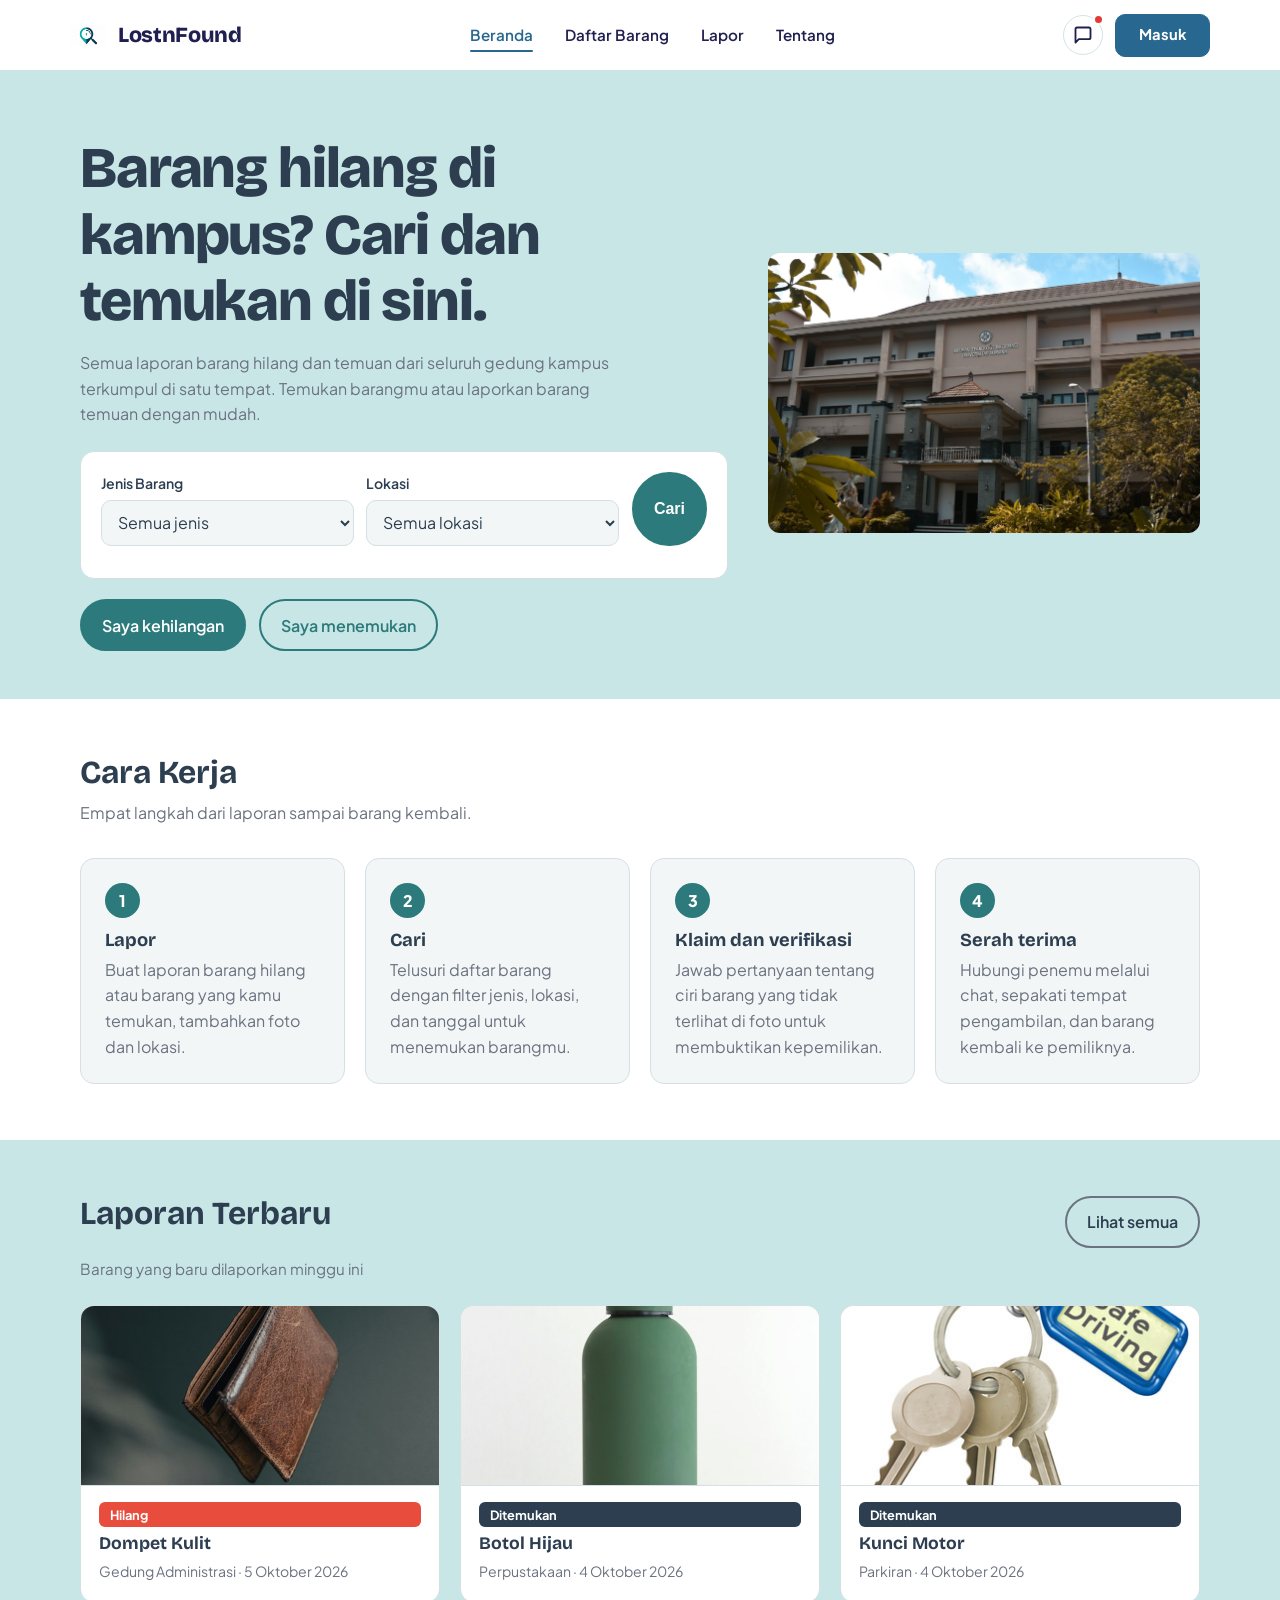
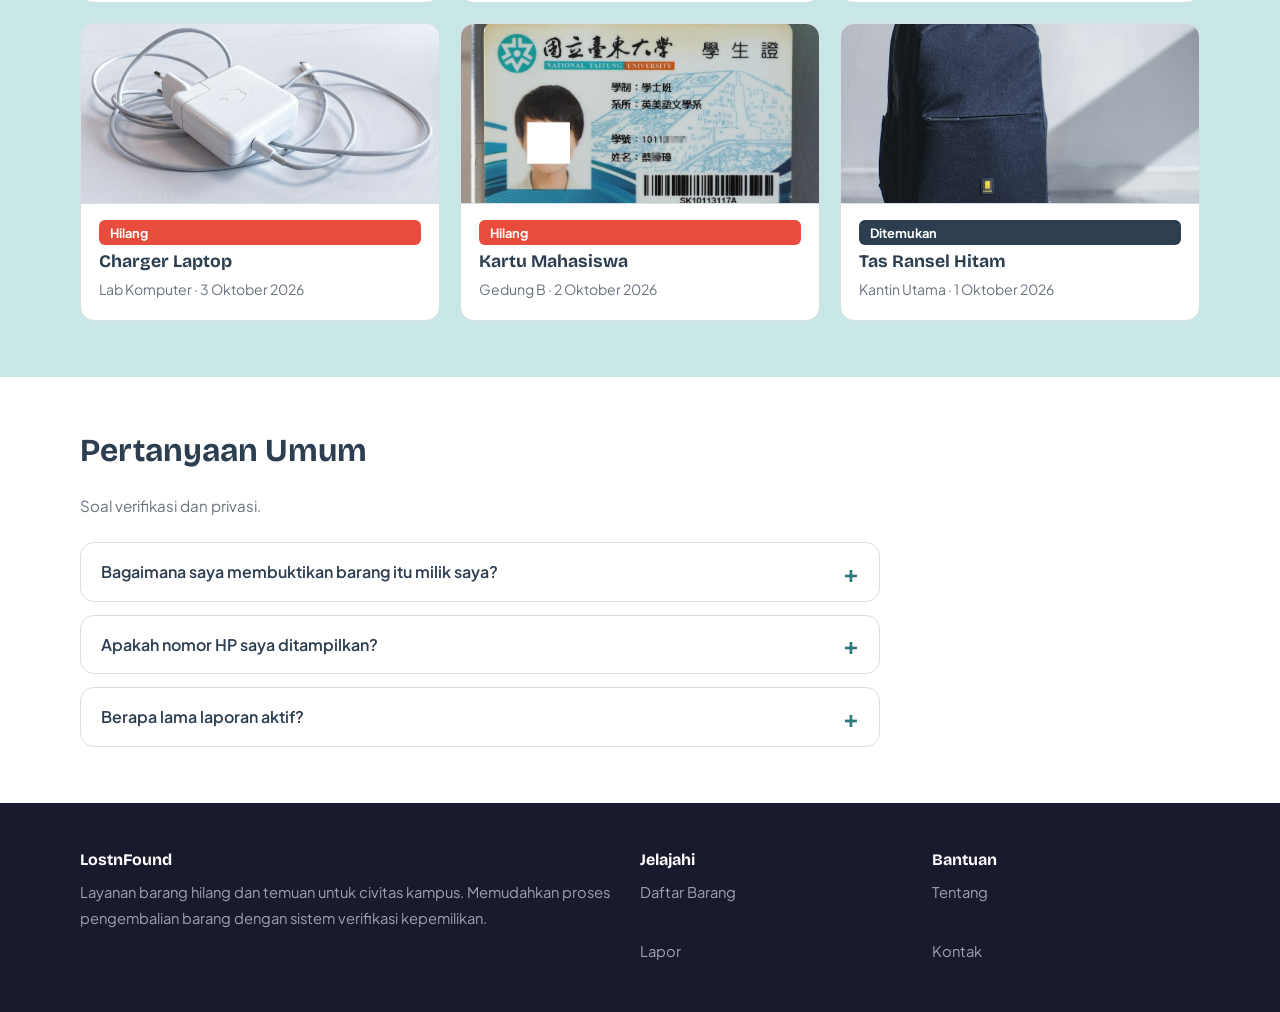
==== commit b286efad: "Add favicon and phone input to registration form; update logo in multiple pages" ====
--- a/Frontend/index.html
+++ b/Frontend/index.html
@@ -4,6 +4,7 @@
   <meta charset="UTF-8">
   <meta name="viewport" content="width=device-width, initial-scale=1.0">
   <title>LostnFound</title>
+  <link rel="icon" href="assets/nowrite.jpg" type="image/jpeg">
   <link rel="preconnect" href="https://fonts.googleapis.com">
   <link rel="preconnect" href="https://fonts.gstatic.com" crossorigin>
   <link href="https://fonts.googleapis.com/css2?family=Bricolage+Grotesque:wght@600;700;800&family=Plus+Jakarta+Sans:wght@400;500;600;700&display=swap" rel="stylesheet">
@@ -19,9 +20,9 @@
   <header class="site-nav-wrapper">
     <nav class="container site-nav" aria-label="Navigasi Utama">
       <a class="brand-group" href="index.html">
-        <span class="brand-logo-box">tk</span>
+        <img src="assets/nowrite.jpg" alt="LostnFound Logo" style="width:36px;height:36px;object-fit:contain;border-radius:6px;">
         <span class="brand-title">LostnFound</span>
-      </a>  
+      </a>
 
       <ul class="nav-menu">
         <li><a class="nav-link active" href="index.html">Beranda</a></li>
@@ -52,24 +53,23 @@
                   <label for="jenis">Jenis Barang</label>
                   <select id="jenis" name="jenis">
                     <option value="">Semua jenis</option>
-                    <option>Dompet & tas</option>
-                    <option>Kunci</option>
-                    <option>Kartu (KTM, ATM)</option>
-                    <option>Elektronik</option>
-                    <option>Botol & perlengkapan</option>
-                    <option>Lainnya</option>
+                    <option value="Aksesoris">Aksesoris</option>
+                    <option value="Kendaraan">Kendaraan</option>
+                    <option value="Dokumen">Dokumen</option>
+                    <option value="Elektronik">Elektronik</option>
+                    <option value="Tas">Tas</option>
                   </select>
                 </div>
                 <div class="search-field">
                   <label for="lokasi">Lokasi</label>
                   <select id="lokasi" name="lokasi">
                     <option value="">Semua lokasi</option>
-                    <option>Gedung A</option>
-                    <option>Gedung B</option>
-                    <option>Perpustakaan</option>
-                    <option>Kantin Utama</option>
-                    <option>Lab Komputer</option>
-                    <option>Parkiran</option>
+                    <option value="Kantin Utama">Kantin Utama</option>
+                    <option value="Gedung B">Gedung B</option>
+                    <option value="Perpustakaan">Perpustakaan</option>
+                    <option value="Lab Komputer">Lab Komputer</option>
+                    <option value="Aula">Aula</option>
+                    <option value="Parkiran Timur">Parkiran Timur</option>
                   </select>
                 </div>
                 <button class="btn" type="submit">Cari</button>
@@ -148,7 +148,7 @@
             </div>
             <div class="item-card__body">
               <span class="badge badge--ditemukan">Ditemukan</span>
-              <h3 class="item-card__title">Tumbler Hitam</h3>
+              <h3 class="item-card__title">Botol Hijau</h3>
               <p class="item-card__meta">Perpustakaan · 4 Oktober 2026</p>
             </div>
           </article>
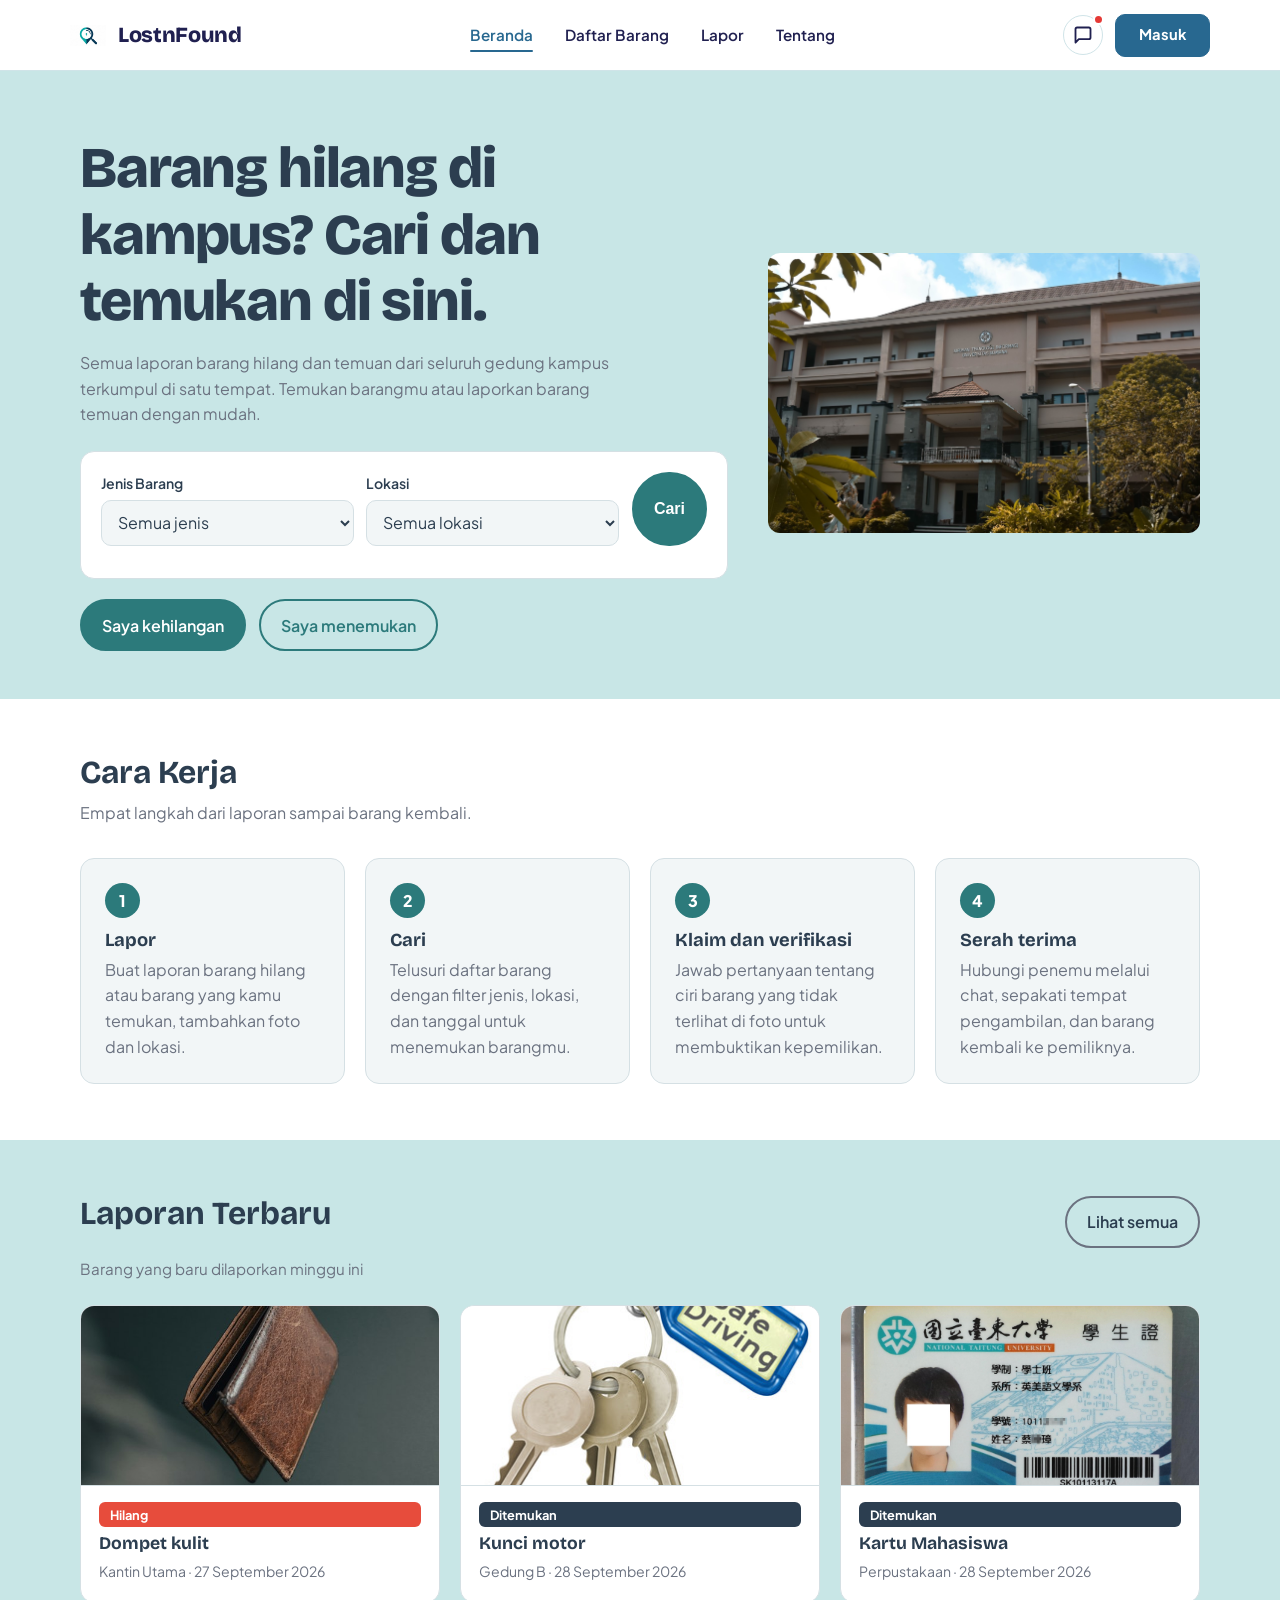
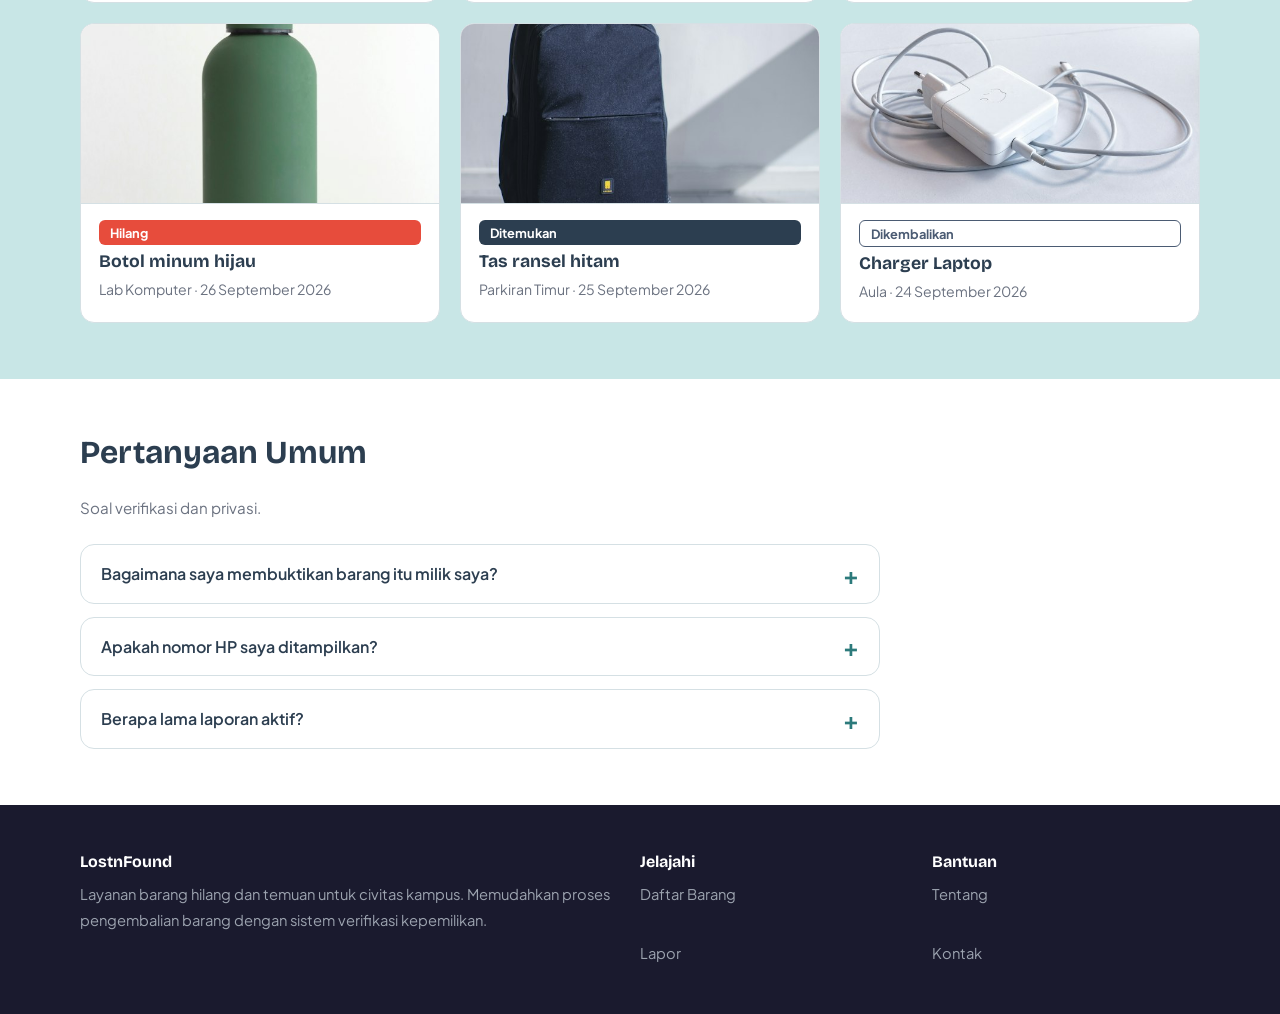
==== commit fce2d2a3: "fix page beranda" ====
--- a/Frontend/index.html
+++ b/Frontend/index.html
@@ -128,76 +128,30 @@
           <a href="pages/laporan/laporan_page/laporan.html" class="btn btn--secondary">Lihat semua</a>
         </div>
 
-        <div class="grid">
-          <!-- Card 1 -->
-          <article class="item-card" onclick="window.location.href='pages/laporan/detail_barang/detail_barang.html?id=1'" style="cursor: pointer;">
-            <div class="item-card__image">
-              <img src="assets/items/dompet.jpg" alt="Dompet Kulit">
-            </div>
+        <div class="grid" id="latest-reports-grid" aria-live="polite">
+          <!-- Skeleton Loading Cards (diganti dinamis oleh index.js) -->
+          <article class="item-card" aria-hidden="true">
+            <div class="item-card__image skeleton-shimmer"></div>
             <div class="item-card__body">
-              <span class="badge badge--hilang">Hilang</span>
-              <h3 class="item-card__title">Dompet Kulit</h3>
-              <p class="item-card__meta">Gedung Administrasi · 5 Oktober 2026</p>
+              <span class="skeleton-shimmer skeleton-line--badge"></span>
+              <div class="skeleton-shimmer skeleton-line skeleton-line--title"></div>
+              <div class="skeleton-shimmer skeleton-line skeleton-line--meta"></div>
             </div>
           </article>
-
-          <!-- Card 2 -->
-          <article class="item-card" onclick="window.location.href='pages/laporan/detail_barang/detail_barang.html?id=4'" style="cursor: pointer;">
-            <div class="item-card__image">
-              <img src="assets/items/tumbler.jpg" alt="Tumbler Hitam">
-            </div>
+          <article class="item-card" aria-hidden="true">
+            <div class="item-card__image skeleton-shimmer"></div>
             <div class="item-card__body">
-              <span class="badge badge--ditemukan">Ditemukan</span>
-              <h3 class="item-card__title">Botol Hijau</h3>
-              <p class="item-card__meta">Perpustakaan · 4 Oktober 2026</p>
+              <span class="skeleton-shimmer skeleton-line--badge"></span>
+              <div class="skeleton-shimmer skeleton-line skeleton-line--title"></div>
+              <div class="skeleton-shimmer skeleton-line skeleton-line--meta"></div>
             </div>
           </article>
-
-          <!-- Card 3 -->
-          <article class="item-card" onclick="window.location.href='pages/laporan/detail_barang/detail_barang.html?id=2'" style="cursor: pointer;">
-            <div class="item-card__image">
-              <img src="assets/items/kunci.jpg" alt="Kunci Motor">
-            </div>
+          <article class="item-card" aria-hidden="true">
+            <div class="item-card__image skeleton-shimmer"></div>
             <div class="item-card__body">
-              <span class="badge badge--ditemukan">Ditemukan</span>
-              <h3 class="item-card__title">Kunci Motor</h3>
-              <p class="item-card__meta">Parkiran · 4 Oktober 2026</p>
-            </div>
-          </article>
-
-          <!-- Card 4 -->
-          <article class="item-card" onclick="window.location.href='pages/laporan/detail_barang/detail_barang.html?id=6'" style="cursor: pointer;">
-            <div class="item-card__image">
-              <img src="assets/items/charger.jpg" alt="Charger Laptop">
-            </div>
-            <div class="item-card__body">
-              <span class="badge badge--hilang">Hilang</span>
-              <h3 class="item-card__title">Charger Laptop</h3>
-              <p class="item-card__meta">Lab Komputer · 3 Oktober 2026</p>
-            </div>
-          </article>
-
-          <!-- Card 5 -->
-          <article class="item-card" onclick="window.location.href='pages/laporan/detail_barang/detail_barang.html?id=3'" style="cursor: pointer;">
-            <div class="item-card__image">
-              <img src="assets/items/ktm.jpg" alt="Kartu Mahasiswa">
-            </div>
-            <div class="item-card__body">
-              <span class="badge badge--hilang">Hilang</span>
-              <h3 class="item-card__title">Kartu Mahasiswa</h3>
-              <p class="item-card__meta">Gedung B · 2 Oktober 2026</p>
-            </div>
-          </article>
-
-          <!-- Card 6 -->
-          <article class="item-card" onclick="window.location.href='pages/laporan/detail_barang/detail_barang.html?id=5'" style="cursor: pointer;">
-            <div class="item-card__image">
-              <img src="assets/items/tas.jpg" alt="Tas Ransel Hitam">
-            </div>
-            <div class="item-card__body">
-              <span class="badge badge--ditemukan">Ditemukan</span>
-              <h3 class="item-card__title">Tas Ransel Hitam</h3>
-              <p class="item-card__meta">Kantin Utama · 1 Oktober 2026</p>
+              <span class="skeleton-shimmer skeleton-line--badge"></span>
+              <div class="skeleton-shimmer skeleton-line skeleton-line--title"></div>
+              <div class="skeleton-shimmer skeleton-line skeleton-line--meta"></div>
             </div>
           </article>
         </div>
@@ -263,5 +217,6 @@
   </footer>
 
   <script src="core/js/auth.js"></script>
+  <script src="index.js"></script>
 </body>
 </html>
--- a/Frontend/core/css/components.css
+++ b/Frontend/core/css/components.css
@@ -56,6 +56,49 @@
   color: var(--kembali);
 }
 
+.badge--diklaim {
+  background: #fef7e6;
+  color: #966909;
+  border-color: #fae4b5;
+}
+
+/* Skeleton Loader for Cards */
+@keyframes card-skeleton-shimmer {
+  0% { background-position: -200% 0; }
+  100% { background-position: 200% 0; }
+}
+
+.skeleton-shimmer {
+  background: linear-gradient(90deg, #e6eef1 25%, #f6fafb 50%, #e6eef1 75%) !important;
+  background-size: 200% 100% !important;
+  animation: card-skeleton-shimmer 1.5s infinite ease-in-out !important;
+  border-color: transparent !important;
+  color: transparent !important;
+  user-select: none;
+  pointer-events: none;
+}
+
+.skeleton-line {
+  height: 14px;
+  border-radius: 6px;
+}
+
+.skeleton-line--title {
+  height: 20px;
+  width: 72%;
+}
+
+.skeleton-line--meta {
+  height: 14px;
+  width: 58%;
+}
+
+.skeleton-line--badge {
+  height: 22px;
+  width: 78px;
+  border-radius: 6px;
+}
+
 /* Item Cards */
 .grid {
   display: grid;
